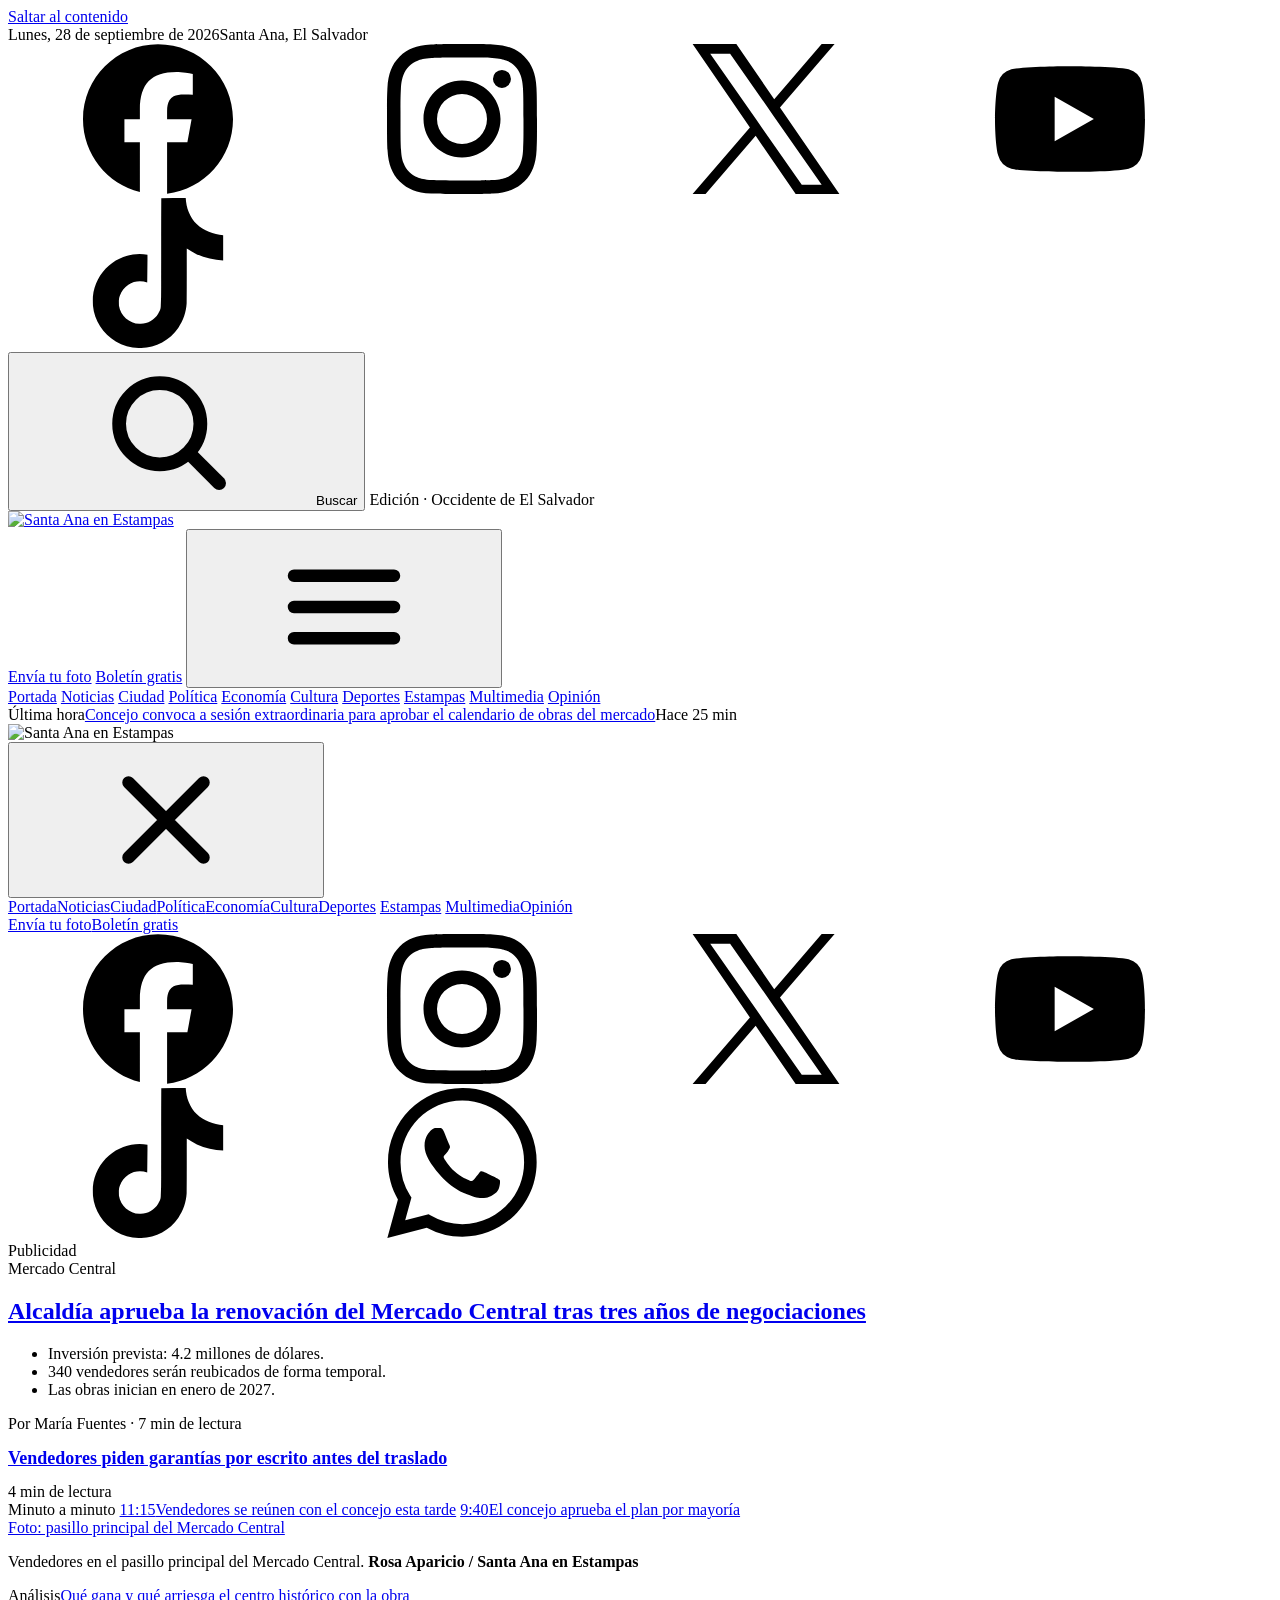
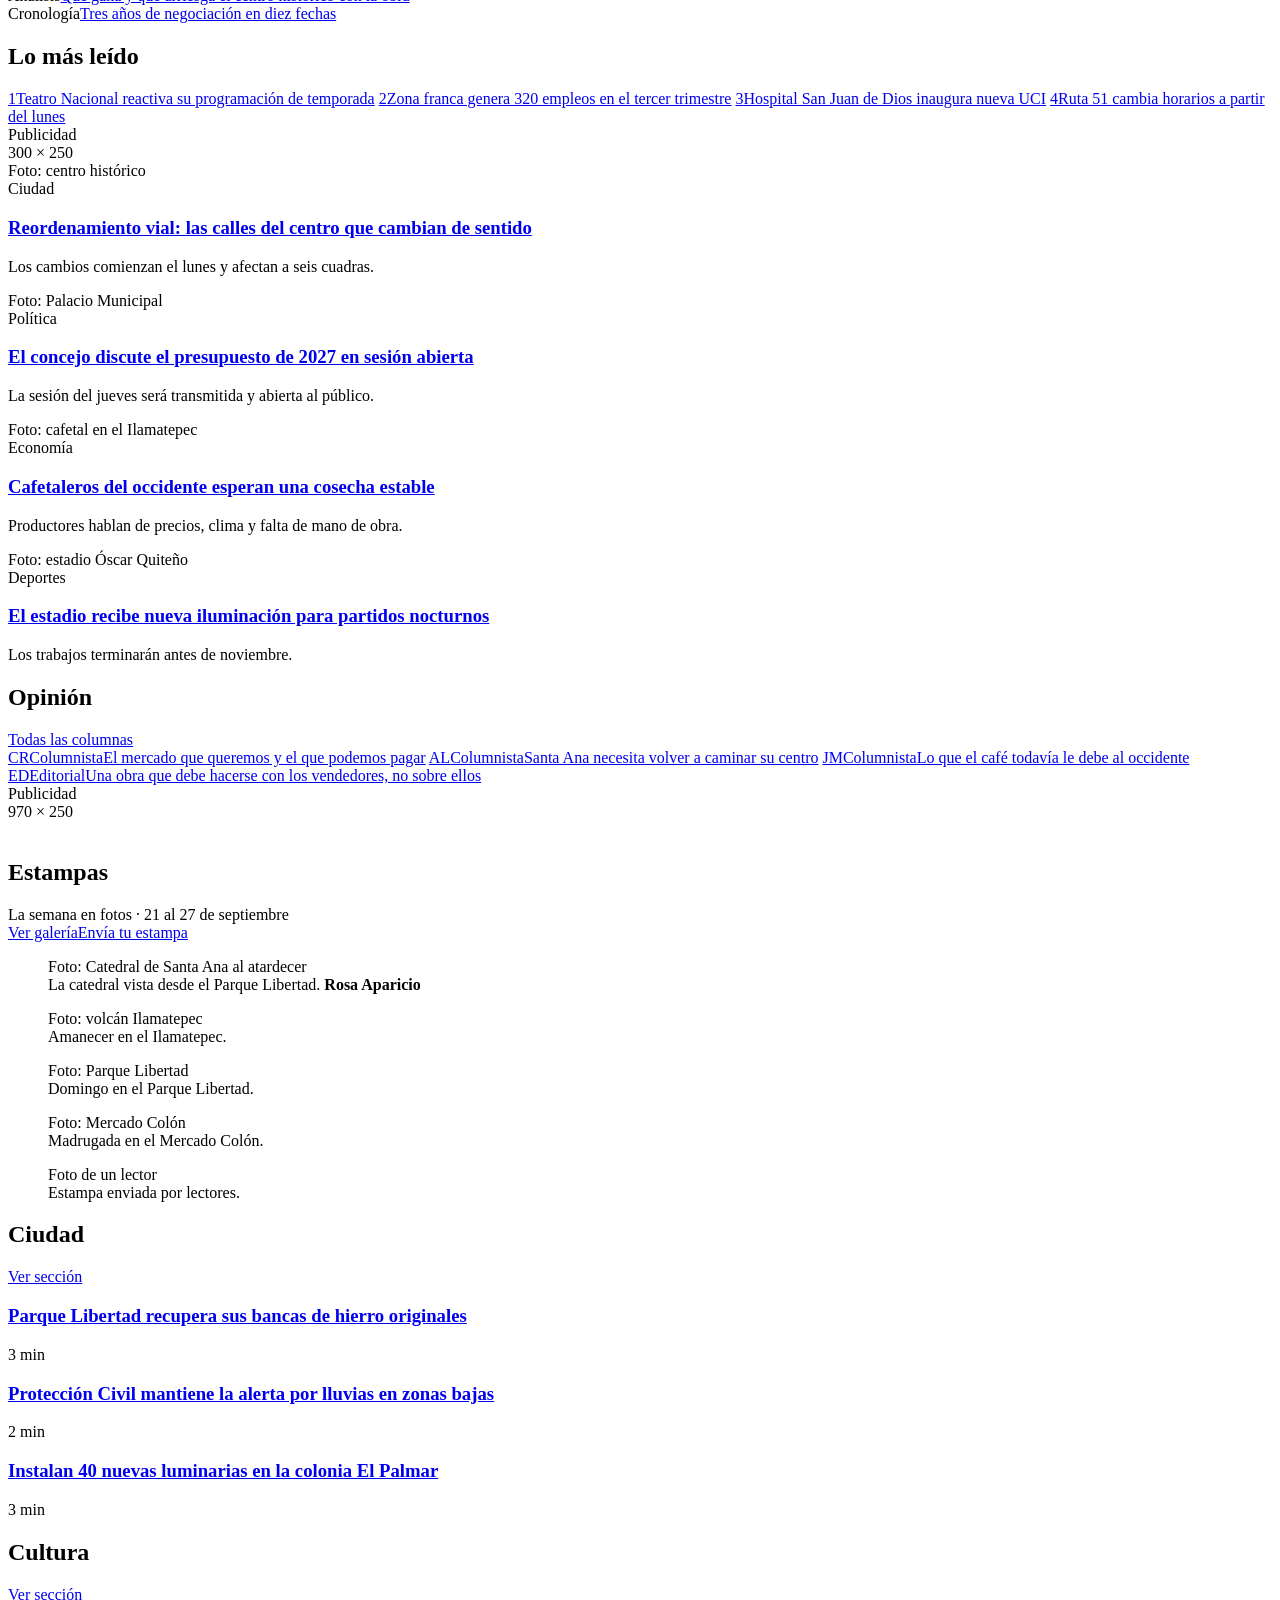
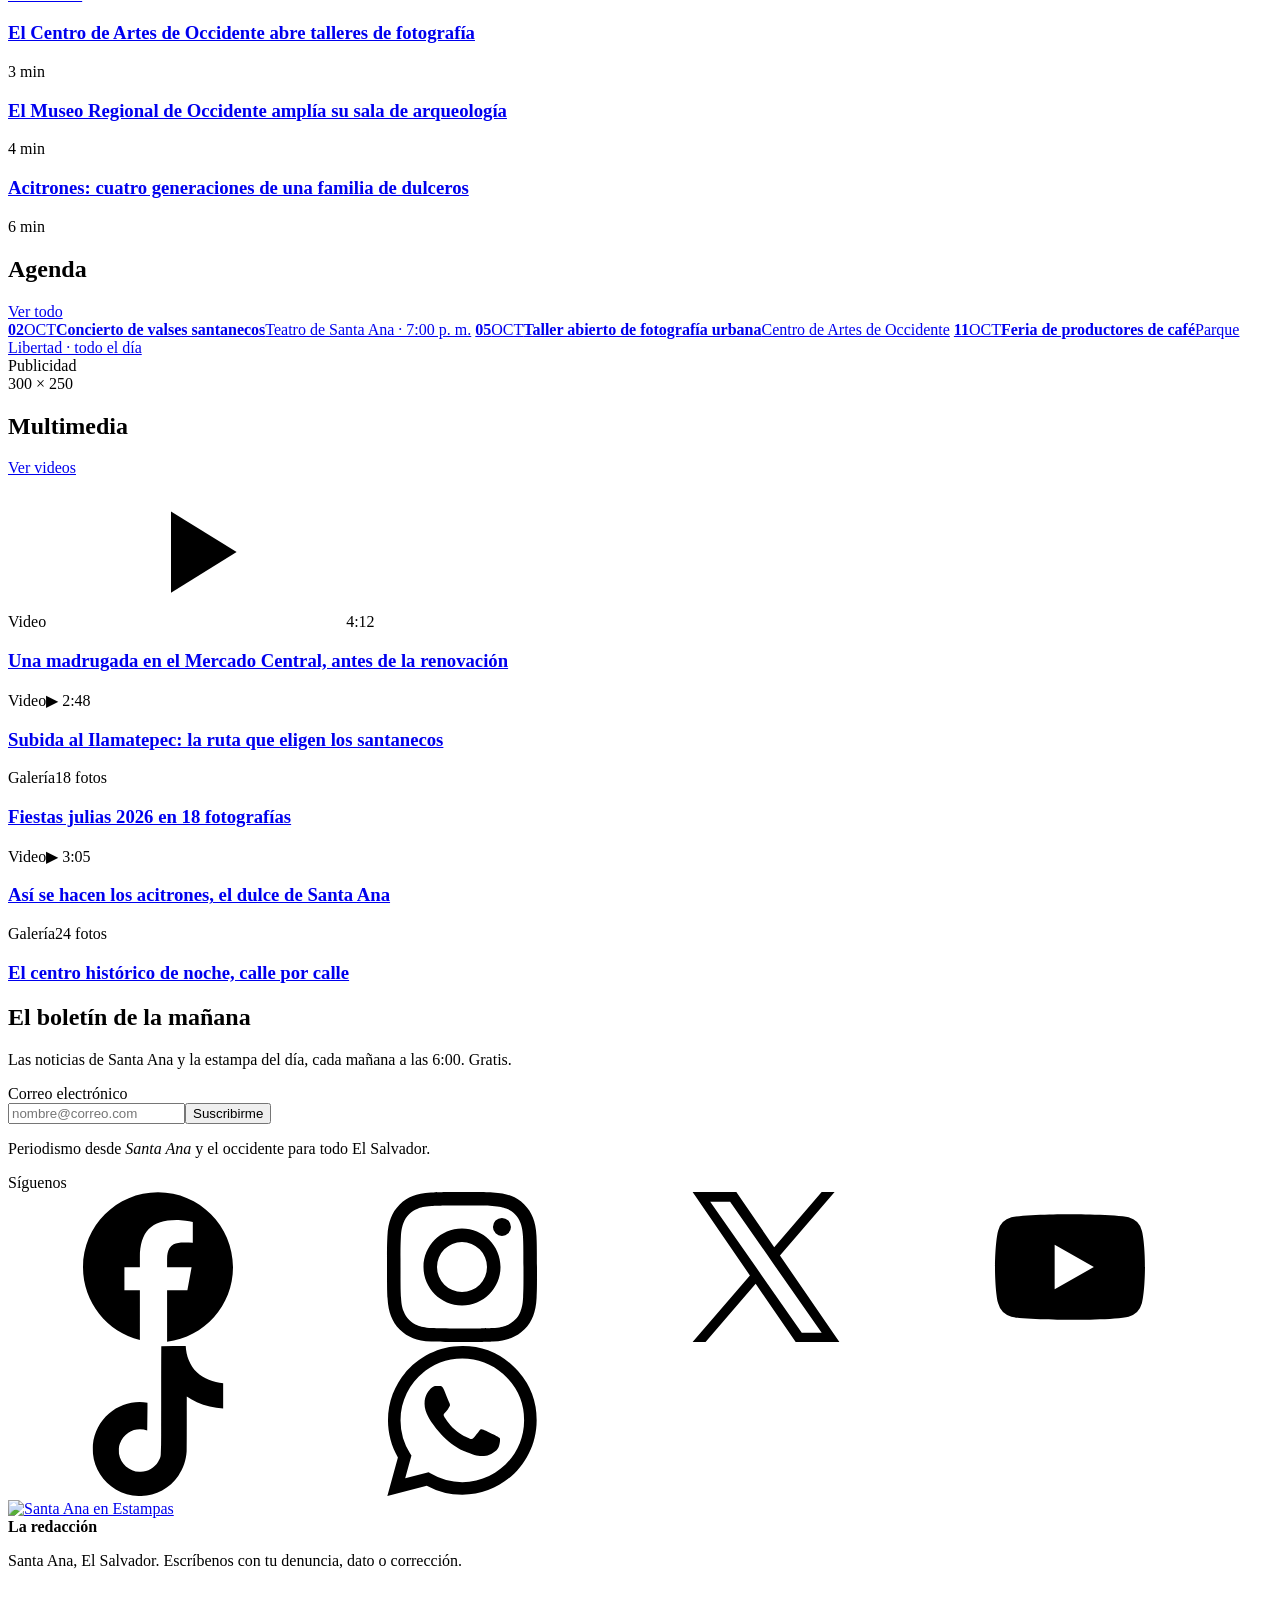
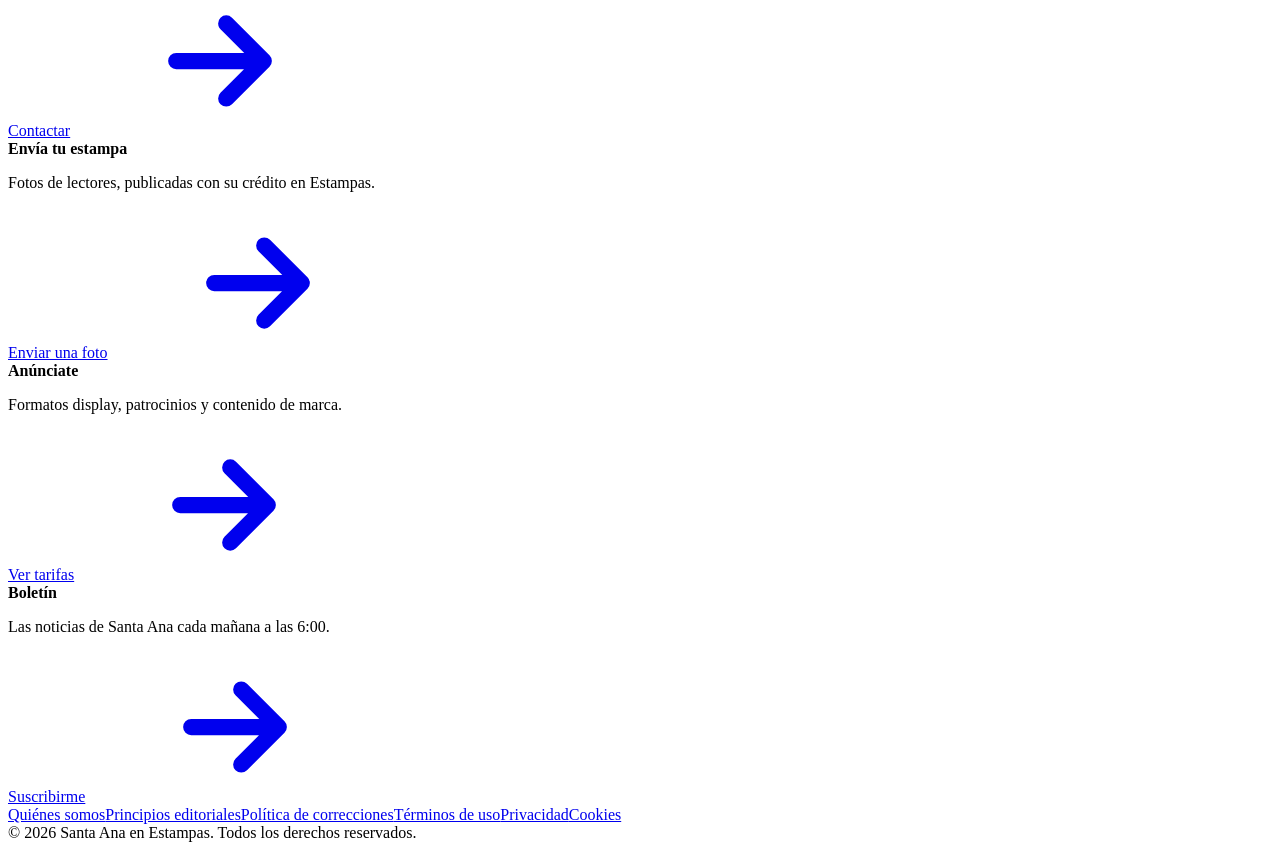
==== index.html @ af3a278a "Add files via upload" ====
<!doctype html>
<html lang="es">
<head>
<meta charset="utf-8">
<meta name="viewport" content="width=device-width, initial-scale=1">
<title>Santa Ana en Estampas — Noticias y fotografía de Santa Ana, El Salvador</title>
<meta name="description" content="Periodismo desde Santa Ana y el occidente para todo El Salvador. Noticias, crónicas y fotografía.">
<meta name="theme-color" content="#ffffff">
<meta property="og:type" content="website">
<meta property="og:title" content="Santa Ana en Estampas">
<meta property="og:description" content="Periodismo desde Santa Ana y el occidente para todo El Salvador.">
<meta property="og:image" content="/img/logo.png">
<link rel="icon" type="image/png" href="/img/favicon.png">
<link rel="apple-touch-icon" href="/img/apple-touch-icon.png">
<link rel="preconnect" href="https://fonts.googleapis.com">
<link rel="preconnect" href="https://fonts.gstatic.com" crossorigin>
<link rel="stylesheet" href="https://fonts.googleapis.com/css2?family=Newsreader:ital,opsz,wght@0,6..72,300..800;1,6..72,300..800&family=Libre+Franklin:wght@400..800&display=swap">
<link rel="stylesheet" href="/css/styles.css">
</head>
<body>
<svg xmlns="http://www.w3.org/2000/svg" style="display:none"><symbol id="i-facebook" viewBox="0 0 24 24"><path d="M9.101 23.691v-7.98H6.627v-3.667h2.474v-1.58c0-4.085 1.848-5.978 5.858-5.978.401 0 .955.042 1.468.103a8.68 8.68 0 0 1 1.141.195v3.325a8.623 8.623 0 0 0-.653-.036 26.805 26.805 0 0 0-.733-.009c-.707 0-1.259.096-1.675.309a1.686 1.686 0 0 0-.679.622c-.258.42-.374.995-.374 1.752v1.297h3.919l-.386 2.103-.287 1.564h-3.246v8.245C19.396 23.238 24 18.179 24 12.044c0-6.627-5.373-12-12-12s-12 5.373-12 12c0 5.628 3.874 10.35 9.101 11.647Z"/></symbol><symbol id="i-instagram" viewBox="0 0 24 24"><path d="M7.0301.084c-1.2768.0602-2.1487.264-2.911.5634-.7888.3075-1.4575.72-2.1228 1.3877-.6652.6677-1.075 1.3368-1.3802 2.127-.2954.7638-.4956 1.6365-.552 2.914-.0564 1.2775-.0689 1.6882-.0626 4.947.0062 3.2586.0206 3.6671.0825 4.9473.061 1.2765.264 2.1482.5635 2.9107.308.7889.72 1.4573 1.388 2.1228.6679.6655 1.3365 1.0743 2.1285 1.38.7632.295 1.6361.4961 2.9134.552 1.2773.056 1.6884.069 4.9462.0627 3.2578-.0062 3.668-.0207 4.9478-.0814 1.28-.0607 2.147-.2652 2.9098-.5633.7889-.3086 1.4578-.72 2.1228-1.3881.665-.6682 1.0745-1.3378 1.3795-2.1284.2957-.7632.4966-1.636.552-2.9124.056-1.2809.0692-1.6898.063-4.948-.0063-3.2583-.021-3.6668-.0817-4.9465-.0607-1.2797-.264-2.1487-.5633-2.9117-.3084-.7889-.72-1.4568-1.3876-2.1228C21.2982 1.33 20.628.9208 19.8378.6165 19.074.321 18.2017.1197 16.9244.0645 15.6471.0093 15.236-.005 11.977.0014 8.718.0076 8.31.0215 7.0301.0839m.1402 21.6932c-1.17-.0509-1.8053-.2453-2.2287-.408-.5606-.216-.96-.4771-1.3819-.895-.422-.4178-.6811-.8186-.9-1.378-.1644-.4234-.3624-1.058-.4171-2.228-.0595-1.2645-.072-1.6442-.079-4.848-.007-3.2037.0053-3.583.0607-4.848.05-1.169.2456-1.805.408-2.2282.216-.5613.4762-.96.895-1.3816.4188-.4217.8184-.6814 1.3783-.9003.423-.1651 1.0575-.3614 2.227-.4171 1.2655-.06 1.6447-.072 4.848-.079 3.2033-.007 3.5835.005 4.8495.0608 1.169.0508 1.8053.2445 2.228.408.5608.216.96.4754 1.3816.895.4217.4194.6816.8176.9005 1.3787.1653.4217.3617 1.056.4169 2.2263.0602 1.2655.0739 1.645.0796 4.848.0058 3.203-.0055 3.5834-.061 4.848-.051 1.17-.245 1.8055-.408 2.2294-.216.5604-.4763.96-.8954 1.3814-.419.4215-.8181.6811-1.3783.9-.4224.1649-1.0577.3617-2.2262.4174-1.2656.0595-1.6448.072-4.8493.079-3.2045.007-3.5825-.006-4.848-.0608M16.953 5.5864A1.44 1.44 0 1 0 18.39 4.144a1.44 1.44 0 0 0-1.437 1.4424M5.8385 12.012c.0067 3.4032 2.7706 6.1557 6.173 6.1493 3.4026-.0065 6.157-2.7701 6.1506-6.1733-.0065-3.4032-2.771-6.1565-6.174-6.1498-3.403.0067-6.156 2.771-6.1496 6.1738M8 12.0077a4 4 0 1 1 4.008 3.9921A3.9996 3.9996 0 0 1 8 12.0077"/></symbol><symbol id="i-x" viewBox="0 0 24 24"><path d="M14.234 10.162 22.977 0h-2.072l-7.591 8.824L7.251 0H.258l9.168 13.343L.258 24H2.33l8.016-9.318L16.749 24h6.993zm-2.837 3.299-.929-1.329L3.076 1.56h3.182l5.965 8.532.929 1.329 7.754 11.09h-3.182z"/></symbol><symbol id="i-youtube" viewBox="0 0 24 24"><path d="M23.498 6.186a3.016 3.016 0 0 0-2.122-2.136C19.505 3.545 12 3.545 12 3.545s-7.505 0-9.377.505A3.017 3.017 0 0 0 .502 6.186C0 8.07 0 12 0 12s0 3.93.502 5.814a3.016 3.016 0 0 0 2.122 2.136c1.871.505 9.376.505 9.376.505s7.505 0 9.377-.505a3.015 3.015 0 0 0 2.122-2.136C24 15.93 24 12 24 12s0-3.93-.502-5.814zM9.545 15.568V8.432L15.818 12l-6.273 3.568z"/></symbol><symbol id="i-tiktok" viewBox="0 0 24 24"><path d="M12.525.02c1.31-.02 2.61-.01 3.91-.02.08 1.53.63 3.09 1.75 4.17 1.12 1.11 2.7 1.62 4.24 1.79v4.03c-1.44-.05-2.89-.35-4.2-.97-.57-.26-1.1-.59-1.62-.93-.01 2.92.01 5.84-.02 8.75-.08 1.4-.54 2.79-1.35 3.94-1.31 1.92-3.58 3.17-5.91 3.21-1.43.08-2.86-.31-4.08-1.03-2.02-1.19-3.44-3.37-3.65-5.71-.02-.5-.03-1-.01-1.49.18-1.9 1.12-3.72 2.58-4.96 1.66-1.44 3.98-2.13 6.15-1.72.02 1.48-.04 2.96-.04 4.44-.99-.32-2.15-.23-3.02.37-.63.41-1.11 1.04-1.36 1.75-.21.51-.15 1.07-.14 1.61.24 1.64 1.82 3.02 3.5 2.87 1.12-.01 2.19-.66 2.77-1.61.19-.33.4-.67.41-1.06.1-1.79.06-3.57.07-5.36.01-4.03-.01-8.05.02-12.07z"/></symbol><symbol id="i-whatsapp" viewBox="0 0 24 24"><path d="M17.472 14.382c-.297-.149-1.758-.867-2.03-.967-.273-.099-.471-.148-.67.15-.197.297-.767.966-.94 1.164-.173.199-.347.223-.644.075-.297-.15-1.255-.463-2.39-1.475-.883-.788-1.48-1.761-1.653-2.059-.173-.297-.018-.458.13-.606.134-.133.298-.347.446-.52.149-.174.198-.298.298-.497.099-.198.05-.371-.025-.52-.075-.149-.669-1.612-.916-2.207-.242-.579-.487-.5-.669-.51-.173-.008-.371-.01-.57-.01-.198 0-.52.074-.792.372-.272.297-1.04 1.016-1.04 2.479 0 1.462 1.065 2.875 1.213 3.074.149.198 2.096 3.2 5.077 4.487.709.306 1.262.489 1.694.625.712.227 1.36.195 1.871.118.571-.085 1.758-.719 2.006-1.413.248-.694.248-1.289.173-1.413-.074-.124-.272-.198-.57-.347m-5.421 7.403h-.004a9.87 9.87 0 01-5.031-1.378l-.361-.214-3.741.982.998-3.648-.235-.374a9.86 9.86 0 01-1.51-5.26c.001-5.45 4.436-9.884 9.888-9.884 2.64 0 5.122 1.03 6.988 2.898a9.825 9.825 0 012.893 6.994c-.003 5.45-4.437 9.884-9.885 9.884m8.413-18.297A11.815 11.815 0 0012.05 0C5.495 0 .16 5.335.157 11.892c0 2.096.547 4.142 1.588 5.945L.057 24l6.305-1.654a11.882 11.882 0 005.683 1.448h.005c6.554 0 11.89-5.335 11.893-11.893a11.821 11.821 0 00-3.48-8.413Z"/></symbol><symbol id="i-search" viewBox="0 0 24 24"><circle cx="11" cy="11" r="6.5" fill="none" stroke="currentColor" stroke-width="2.2"/><path d="M16 16l4.5 4.5" stroke="currentColor" stroke-width="2.2" stroke-linecap="round"/></symbol><symbol id="i-arrow" viewBox="0 0 24 24"><path d="M5 12h14M13 6l6 6-6 6" fill="none" stroke="currentColor" stroke-width="2.6" stroke-linecap="round" stroke-linejoin="round"/></symbol><symbol id="i-menu" viewBox="0 0 24 24"><path d="M4 7h16M4 12h16M4 17h16" stroke="currentColor" stroke-width="2" stroke-linecap="round"/></symbol><symbol id="i-close" viewBox="0 0 24 24"><path d="M6 6l12 12M18 6L6 18" stroke="currentColor" stroke-width="2" stroke-linecap="round"/></symbol><symbol id="i-play" viewBox="0 0 24 24"><path d="M8 5.5v13l10.5-6.5z"/></symbol></svg>
<a class="sr-only" href="#contenido">Saltar al contenido</a>

<div class="topbar">
  <div class="wrap">
    <div><span class="fecha" data-fecha>Lunes, 28 de septiembre de 2026</span><span class="lugar">Santa Ana, El Salvador</span></div>
    <nav class="social" aria-label="Redes sociales">
      <a href="#" aria-label="Facebook"><svg class="icon"><use href="#i-facebook"/></svg></a>
      <a href="#" aria-label="Instagram"><svg class="icon"><use href="#i-instagram"/></svg></a>
      <a href="#" aria-label="X"><svg class="icon"><use href="#i-x"/></svg></a>
      <a href="#" aria-label="YouTube"><svg class="icon"><use href="#i-youtube"/></svg></a>
      <a href="#" aria-label="TikTok"><svg class="icon"><use href="#i-tiktok"/></svg></a>
    </nav>
  </div>
</div>

<header class="wrap">
  <div class="masthead">
    <div class="izq">
      <button type="button" class="btn-buscar" aria-label="Buscar"><svg class="icon"><use href="#i-search"/></svg><span class="txt">Buscar</span></button>
      <span class="edicion">Edición · Occidente de El Salvador</span>
    </div>
    <a class="logo" href="/" aria-label="Santa Ana en Estampas, portada"><img src="/img/logo.png" alt="Santa Ana en Estampas" width="1400" height="354"></a>
    <div class="der">
      <a class="btn" href="#">Envía tu foto</a>
      <a class="btn btn-rojo" href="#boletin">Boletín gratis</a>
      <button type="button" class="btn-menu" aria-label="Abrir menú" aria-expanded="false" aria-controls="menu-movil" data-menu-abrir><svg class="icon"><use href="#i-menu"/></svg></button>
    </div>
  </div>
  <nav class="nav" aria-label="Secciones">
    <a href="/" class="activo" aria-current="page">Portada</a>
    <a href="#" >Noticias</a>
    <a href="#">Ciudad</a>
    <a href="#">Política</a>
    <a href="#">Economía</a>
    <a href="#">Cultura</a>
    <a href="#">Deportes</a>
    <a href="#"><span class="dot"></span>Estampas</a>
    <a href="#">Multimedia</a>
    <a href="#">Opinión</a>
  </nav>
  <div class="nav-doble"></div>
  <div class="ultima"><span class="tag">Última hora</span><a class="h" href="#">Concejo convoca a sesión extraordinaria para aprobar el calendario de obras del mercado</a><time>Hace 25 min</time></div>
</header>

<div class="drawer" id="menu-movil" role="dialog" aria-modal="true" aria-label="Menú">
  <div class="top">
    <img src="/img/logo.png" alt="Santa Ana en Estampas">
    <button type="button" class="btn-menu" style="display:flex" aria-label="Cerrar menú" data-menu-cerrar><svg class="icon"><use href="#i-close"/></svg></button>
  </div>
  <nav aria-label="Secciones">
    <a href="/">Portada</a><a href="#">Noticias</a><a href="#">Ciudad</a><a href="#">Política</a><a href="#">Economía</a><a href="#">Cultura</a><a href="#">Deportes</a>
    <a href="#"><span class="dot" style="width:9px;height:9px;border-radius:50%;background:var(--oliva)"></span>Estampas</a>
    <a href="#">Multimedia</a><a href="#">Opinión</a>
  </nav>
  <div class="acciones"><a class="btn" href="#">Envía tu foto</a><a class="btn btn-rojo" href="#boletin">Boletín gratis</a></div>
  <nav class="social lg" aria-label="Redes sociales">
    <a href="#" aria-label="Facebook"><svg class="icon"><use href="#i-facebook"/></svg></a>
    <a href="#" aria-label="Instagram"><svg class="icon"><use href="#i-instagram"/></svg></a>
    <a href="#" aria-label="X"><svg class="icon"><use href="#i-x"/></svg></a>
    <a href="#" aria-label="YouTube"><svg class="icon"><use href="#i-youtube"/></svg></a>
    <a href="#" aria-label="TikTok"><svg class="icon"><use href="#i-tiktok"/></svg></a>
    <a href="#" aria-label="WhatsApp"><svg class="icon"><use href="#i-whatsapp"/></svg></a>
  </nav>
</div>


<div class="ad-top-band">
  <div class="wrap ad-slot"><div class="ad ad-top">Publicidad</div></div>
</div>

<main id="contenido">
<div class="wrap">

  <section class="lead" aria-label="Portada">
    <div class="col">
      <span class="kicker">Mercado Central</span>
      <h1 class="t-lead"><a class="h" href="/nota">Alcaldía aprueba la renovación del Mercado Central tras tres años de negociaciones</a></h1>
      <ul>
        <li>Inversión prevista: 4.2 millones de dólares.</li>
        <li>340 vendedores serán reubicados de forma temporal.</li>
        <li>Las obras inician en enero de 2027.</li>
      </ul>
      <span class="meta">Por María Fuentes · 7 min de lectura</span>
      <div class="secundaria">
        <div class="col" style="gap:6px">
          <h2 class="serif" style="font-size:18px;line-height:1.15;font-weight:700"><a class="h" href="#">Vendedores piden garantías por escrito antes del traslado</a></h2>
          <span class="meta">4 min de lectura</span>
        </div>
        <div class="media"></div>
      </div>
      <div class="minuto">
        <span class="titulo">Minuto a minuto</span>
        <a class="h" href="#"><time>11:15</time><span>Vendedores se reúnen con el concejo esta tarde</span></a>
        <a class="h" href="#"><time>9:40</time><span>El concejo aprueba el plan por mayoría</span></a>
      </div>
    </div>

    <div>
      <a href="/nota" class="media" style="--r:14/13">Foto: pasillo principal del Mercado Central</a>
      <p class="caption">Vendedores en el pasillo principal del Mercado Central. <b>Rosa Aparicio / Santa Ana en Estampas</b></p>
      <div class="relacionadas">
        <div><span class="kicker">Análisis</span><a class="h t-link" href="#">Qué gana y qué arriesga el centro histórico con la obra</a></div>
        <div><span class="kicker">Cronología</span><a class="h t-link" href="#">Tres años de negociación en diez fechas</a></div>
      </div>
    </div>

    <aside class="col" aria-label="Lo más leído">
      <div>
        <div class="sh" style="margin-bottom:4px"><h2>Lo más leído</h2></div>
        <a class="rank h" href="#"><span class="n">1</span><span class="t">Teatro Nacional reactiva su programación de temporada</span></a>
        <a class="rank h" href="#"><span class="n">2</span><span class="t">Zona franca genera 320 empleos en el tercer trimestre</span></a>
        <a class="rank h" href="#"><span class="n">3</span><span class="t">Hospital San Juan de Dios inaugura nueva UCI</span></a>
        <a class="rank h" href="#"><span class="n">4</span><span class="t">Ruta 51 cambia horarios a partir del lunes</span></a>
      </div>
      <div class="ad-slot"><span class="ad-label">Publicidad</span><div class="ad ad-rect">300 × 250</div></div>
    </aside>
  </section>

  <section class="fila4" aria-label="Más noticias">
    <article><div class="media">Foto: centro histórico</div><span class="kicker">Ciudad</span><h3 class="t-md"><a class="h" href="#">Reordenamiento vial: las calles del centro que cambian de sentido</a></h3><p class="sum">Los cambios comienzan el lunes y afectan a seis cuadras.</p></article>
    <article><div class="media">Foto: Palacio Municipal</div><span class="kicker">Política</span><h3 class="t-md"><a class="h" href="#">El concejo discute el presupuesto de 2027 en sesión abierta</a></h3><p class="sum">La sesión del jueves será transmitida y abierta al público.</p></article>
    <article><div class="media">Foto: cafetal en el Ilamatepec</div><span class="kicker">Economía</span><h3 class="t-md"><a class="h" href="#">Cafetaleros del occidente esperan una cosecha estable</a></h3><p class="sum">Productores hablan de precios, clima y falta de mano de obra.</p></article>
    <article><div class="media">Foto: estadio Óscar Quiteño</div><span class="kicker">Deportes</span><h3 class="t-md"><a class="h" href="#">El estadio recibe nueva iluminación para partidos nocturnos</a></h3><p class="sum">Los trabajos terminarán antes de noviembre.</p></article>
  </section>

  <section class="opinion" aria-label="Opinión">
    <div class="sh"><h2>Opinión</h2><a href="#">Todas las columnas</a></div>
    <div class="grid">
      <a class="h" href="#"><span class="avatar">CR</span><span><span class="autor">Columnista</span><span class="col-t">El mercado que queremos y el que podemos pagar</span></span></a>
      <a class="h" href="#"><span class="avatar">AL</span><span><span class="autor">Columnista</span><span class="col-t">Santa Ana necesita volver a caminar su centro</span></span></a>
      <a class="h" href="#"><span class="avatar">JM</span><span><span class="autor">Columnista</span><span class="col-t">Lo que el café todavía le debe al occidente</span></span></a>
      <a class="h" href="#"><span class="avatar ed">ED</span><span><span class="autor">Editorial</span><span class="col-t">Una obra que debe hacerse con los vendedores, no sobre ellos</span></span></a>
    </div>
  </section>

  <div class="billboard ad-slot"><span class="ad-label">Publicidad</span><div class="ad ad-billboard">970 × 250</div></div>

</div>

<section class="estampas" aria-label="Estampas">
  <div class="wrap">
    <div class="cab">
      <div class="marca">
        <img src="/img/camara.png" alt="">
        <div><h2>Estampas</h2><span class="sub">La semana en fotos · 21 al 27 de septiembre</span></div>
      </div>
      <div class="acciones"><a class="btn btn-claro" href="#">Ver galería</a><a class="btn btn-oliva" href="#">Envía tu estampa</a></div>
    </div>
    <div class="galeria">
      <figure><div class="media dark visor">Foto: Catedral de Santa Ana al atardecer<span class="v1"></span><span class="v2"></span></div><figcaption class="caption">La catedral vista desde el Parque Libertad. <b>Rosa Aparicio</b></figcaption></figure>
      <figure><div class="media dark">Foto: volcán Ilamatepec</div><figcaption class="caption">Amanecer en el Ilamatepec.</figcaption></figure>
      <figure><div class="media dark">Foto: Parque Libertad</div><figcaption class="caption">Domingo en el Parque Libertad.</figcaption></figure>
      <figure><div class="media dark">Foto: Mercado Colón</div><figcaption class="caption">Madrugada en el Mercado Colón.</figcaption></figure>
      <figure><div class="media dark">Foto de un lector</div><figcaption class="caption">Estampa enviada por lectores.</figcaption></figure>
    </div>
  </div>
</section>

<div class="wrap">
  <section class="bloques">
    <div>
      <div>
        <div class="sh"><h2>Ciudad</h2><a href="#">Ver sección</a></div>
        <div class="fila3">
          <article><div class="media" style="--r:17/10"></div><h3 class="t-sm"><a class="h" href="#">Parque Libertad recupera sus bancas de hierro originales</a></h3><span class="meta">3 min</span></article>
          <article><div class="media" style="--r:17/10"></div><h3 class="t-sm"><a class="h" href="#">Protección Civil mantiene la alerta por lluvias en zonas bajas</a></h3><span class="meta">2 min</span></article>
          <article><div class="media" style="--r:17/10"></div><h3 class="t-sm"><a class="h" href="#">Instalan 40 nuevas luminarias en la colonia El Palmar</a></h3><span class="meta">3 min</span></article>
        </div>
      </div>
      <div>
        <div class="sh"><h2>Cultura</h2><a href="#">Ver sección</a></div>
        <div class="fila3">
          <article><div class="media" style="--r:17/10"></div><h3 class="t-sm"><a class="h" href="#">El Centro de Artes de Occidente abre talleres de fotografía</a></h3><span class="meta">3 min</span></article>
          <article><div class="media" style="--r:17/10"></div><h3 class="t-sm"><a class="h" href="#">El Museo Regional de Occidente amplía su sala de arqueología</a></h3><span class="meta">4 min</span></article>
          <article><div class="media" style="--r:17/10"></div><h3 class="t-sm"><a class="h" href="#">Acitrones: cuatro generaciones de una familia de dulceros</a></h3><span class="meta">6 min</span></article>
        </div>
      </div>
    </div>
    <aside aria-label="Agenda">
      <div class="agenda">
        <div class="sh"><h2>Agenda</h2><a href="#">Ver todo</a></div>
        <a class="h" href="#"><span class="fecha-cal"><b>02</b><span>OCT</span></span><span class="ev"><b>Concierto de valses santanecos</b><span>Teatro de Santa Ana · 7:00 p. m.</span></span></a>
        <a class="h" href="#"><span class="fecha-cal"><b>05</b><span>OCT</span></span><span class="ev"><b>Taller abierto de fotografía urbana</b><span>Centro de Artes de Occidente</span></span></a>
        <a class="h" href="#"><span class="fecha-cal"><b>11</b><span>OCT</span></span><span class="ev"><b>Feria de productores de café</b><span>Parque Libertad · todo el día</span></span></a>
      </div>
      <div class="ad-slot"><span class="ad-label">Publicidad</span><div class="ad ad-rect">300 × 250</div></div>
    </aside>
  </section>

  <section class="multimedia" aria-label="Multimedia">
    <div class="sh"><h2>Multimedia</h2><a href="#">Ver videos</a></div>
    <div class="grid">
      <article class="grande"><div class="media dark">Video<span class="play"><svg class="icon"><use href="#i-play"/></svg></span><span class="badge">4:12</span></div><h3 class="t-sm"><a class="h" href="#">Una madrugada en el Mercado Central, antes de la renovación</a></h3></article>
      <article><div class="media dark" style="--r:9/5">Video<span class="badge">▶ 2:48</span></div><h3 class="t-sm"><a class="h" href="#">Subida al Ilamatepec: la ruta que eligen los santanecos</a></h3></article>
      <article><div class="media dark" style="--r:9/5">Galería<span class="badge">18 fotos</span></div><h3 class="t-sm"><a class="h" href="#">Fiestas julias 2026 en 18 fotografías</a></h3></article>
      <article><div class="media dark" style="--r:9/5">Video<span class="badge">▶ 3:05</span></div><h3 class="t-sm"><a class="h" href="#">Así se hacen los acitrones, el dulce de Santa Ana</a></h3></article>
      <article><div class="media dark" style="--r:9/5">Galería<span class="badge">24 fotos</span></div><h3 class="t-sm"><a class="h" href="#">El centro histórico de noche, calle por calle</a></h3></article>
    </div>
  </section>

  <section class="boletin" id="boletin" aria-label="Boletín">
    <div><h2>El boletín de la mañana</h2><p>Las noticias de Santa Ana y la estampa del día, cada mañana a las 6:00. Gratis.</p></div>
    <form class="form-boletin" onsubmit="return false">
      <label for="correo">Correo electrónico</label>
      <div class="campo"><input id="correo" type="email" placeholder="nombre@correo.com" autocomplete="email" required><button type="submit">Suscribirme</button></div>
    </form>
  </section>
</div>
</main>

<footer class="pie">
  <div class="wrap">
    <div class="pie-marca">
      <div class="lema-bloque">
        <span class="filete"></span>
        <p class="lema">Periodismo desde <em>Santa Ana</em> y el occidente para todo&nbsp;El&nbsp;Salvador.</p>
        <div class="siguenos">
          <span>Síguenos</span>
          <nav class="social lg" aria-label="Redes sociales">
            <a href="#" aria-label="Facebook"><svg class="icon"><use href="#i-facebook"/></svg></a>
            <a href="#" aria-label="Instagram"><svg class="icon"><use href="#i-instagram"/></svg></a>
            <a href="#" aria-label="X"><svg class="icon"><use href="#i-x"/></svg></a>
            <a href="#" aria-label="YouTube"><svg class="icon"><use href="#i-youtube"/></svg></a>
            <a href="#" aria-label="TikTok"><svg class="icon"><use href="#i-tiktok"/></svg></a>
            <a href="#" aria-label="WhatsApp"><svg class="icon"><use href="#i-whatsapp"/></svg></a>
          </nav>
        </div>
      </div>
      <a class="pie-logo" href="/" aria-label="Santa Ana en Estampas, portada"><img src="/img/logo.png" alt="Santa Ana en Estampas" width="1400" height="354" loading="lazy"></a>
    </div>
    <div class="pie-info">
      <div><b>La redacción</b><p>Santa Ana, El Salvador. Escríbenos con tu denuncia, dato o corrección.</p><a class="flecha" href="#">Contactar<svg class="icon"><use href="#i-arrow"/></svg></a></div>
      <div><b>Envía tu estampa</b><p>Fotos de lectores, publicadas con su crédito en Estampas.</p><a class="flecha" href="#">Enviar una foto<svg class="icon"><use href="#i-arrow"/></svg></a></div>
      <div><b>Anúnciate</b><p>Formatos display, patrocinios y contenido de marca.</p><a class="flecha" href="#">Ver tarifas<svg class="icon"><use href="#i-arrow"/></svg></a></div>
      <div><b>Boletín</b><p>Las noticias de Santa Ana cada mañana a las 6:00.</p><a class="flecha" href="#boletin">Suscribirme<svg class="icon"><use href="#i-arrow"/></svg></a></div>
    </div>
    <nav class="pie-legal" aria-label="Información legal">
      <a href="#">Quiénes somos</a><a href="#">Principios editoriales</a><a href="#">Política de correcciones</a><a href="#">Términos de uso</a><a href="#">Privacidad</a><a href="#">Cookies</a>
    </nav>
  </div>
  <div class="pie-final"><img src="/img/camara.png" alt=""><span>© 2026 Santa Ana en Estampas. Todos los derechos reservados.</span></div>
</footer>

<script src="/js/main.js" defer></script>
</body>
</html>
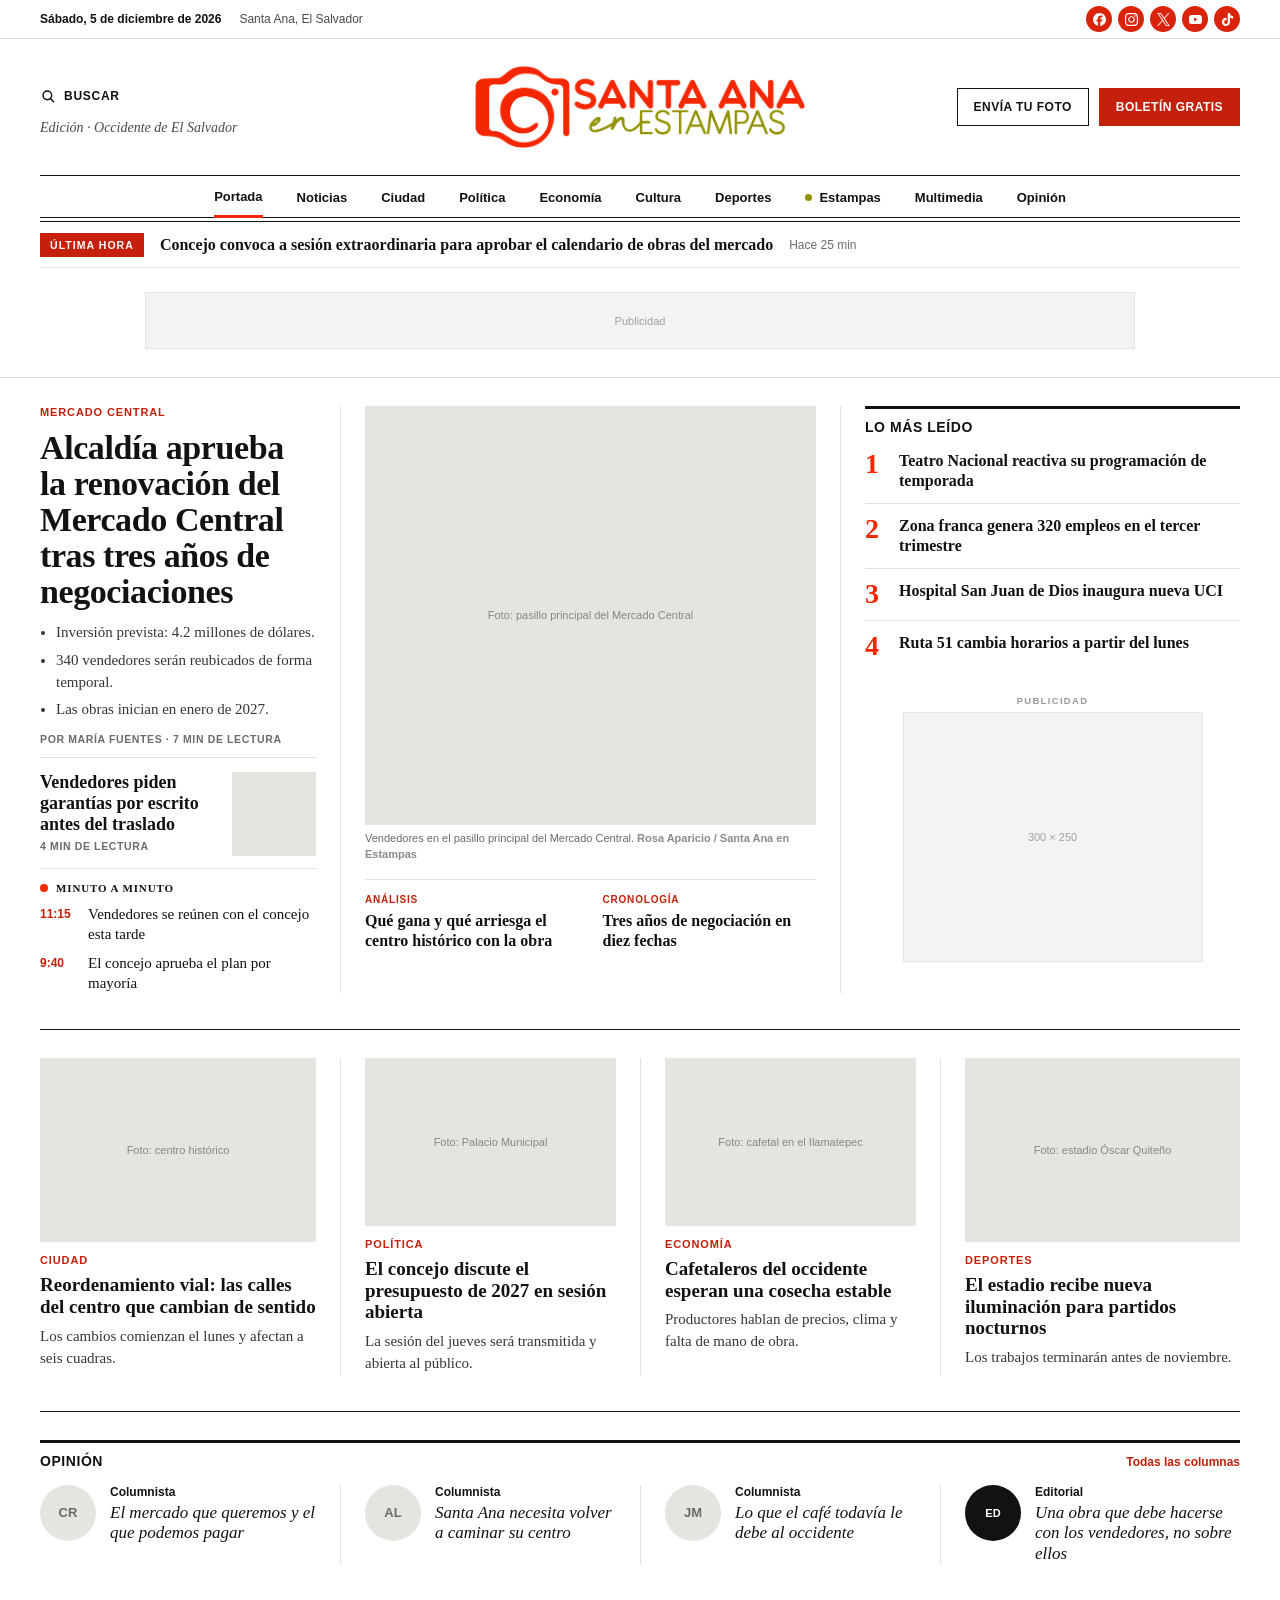
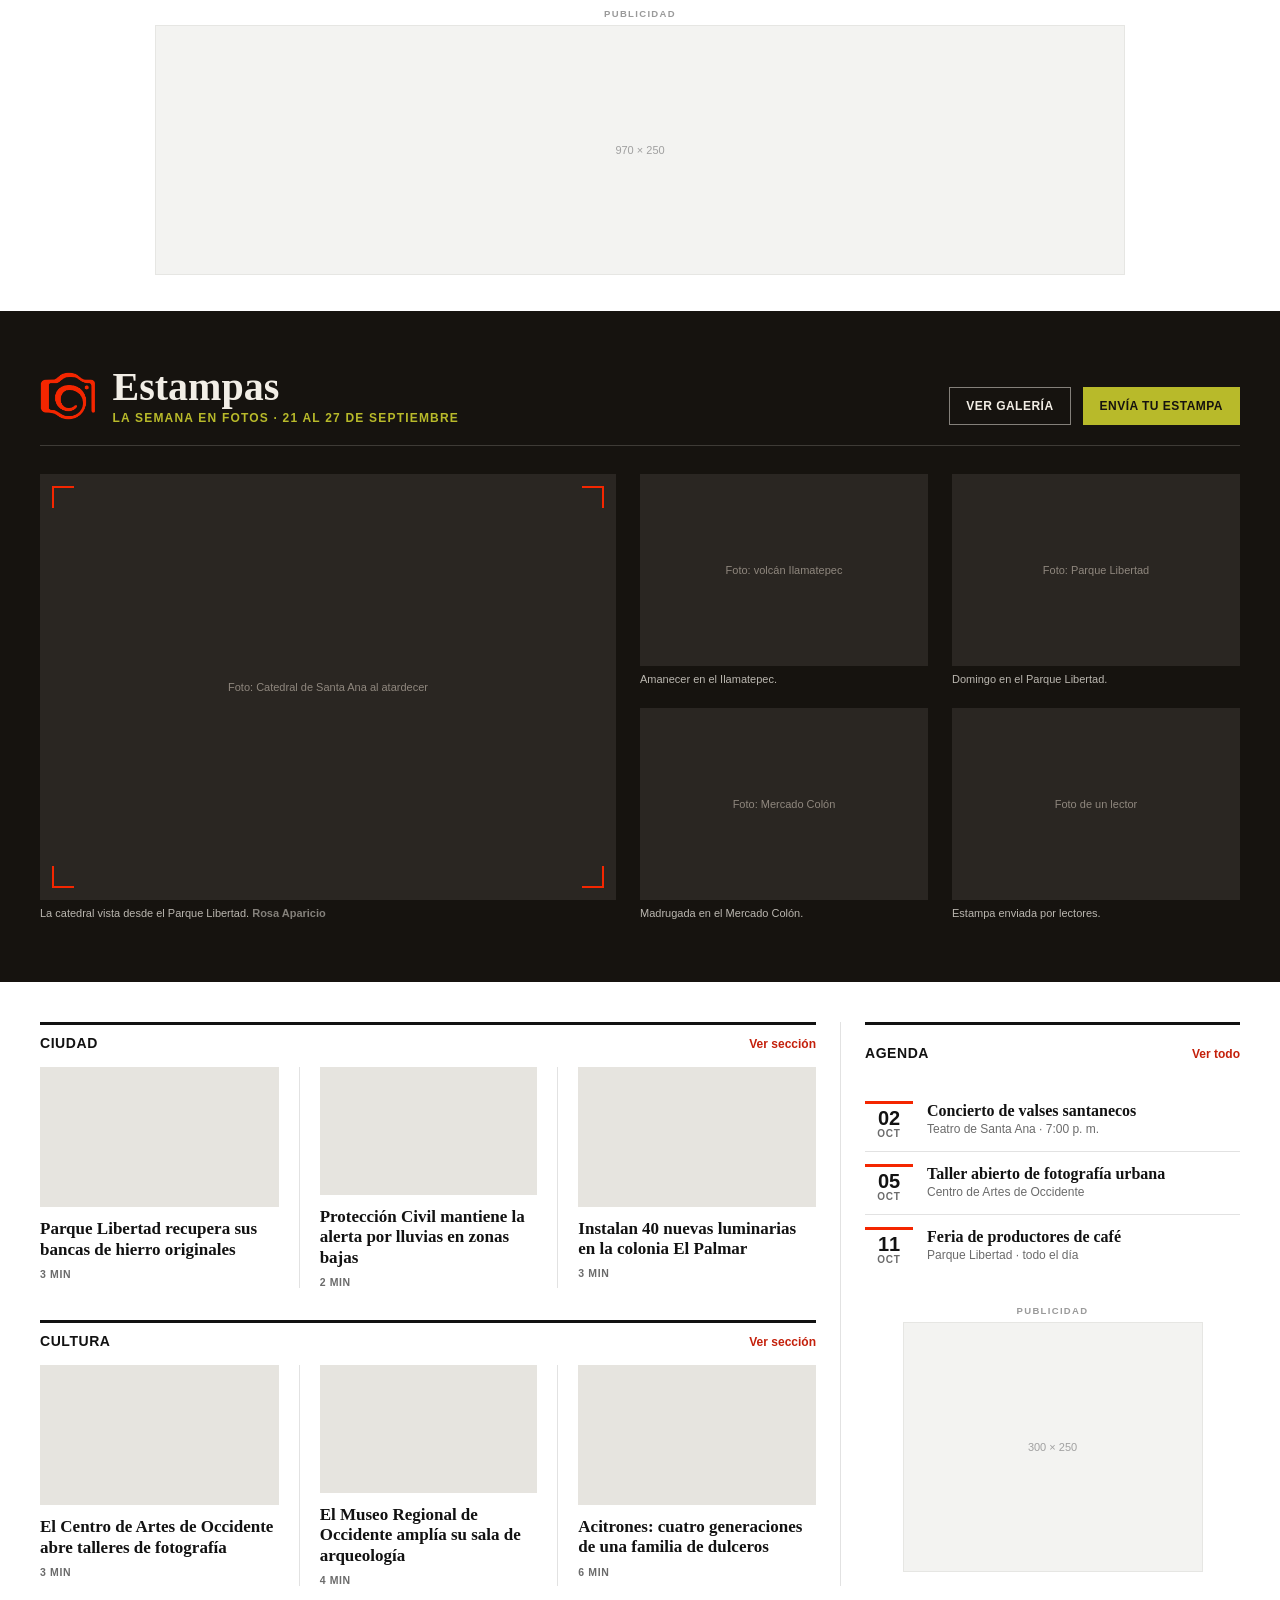
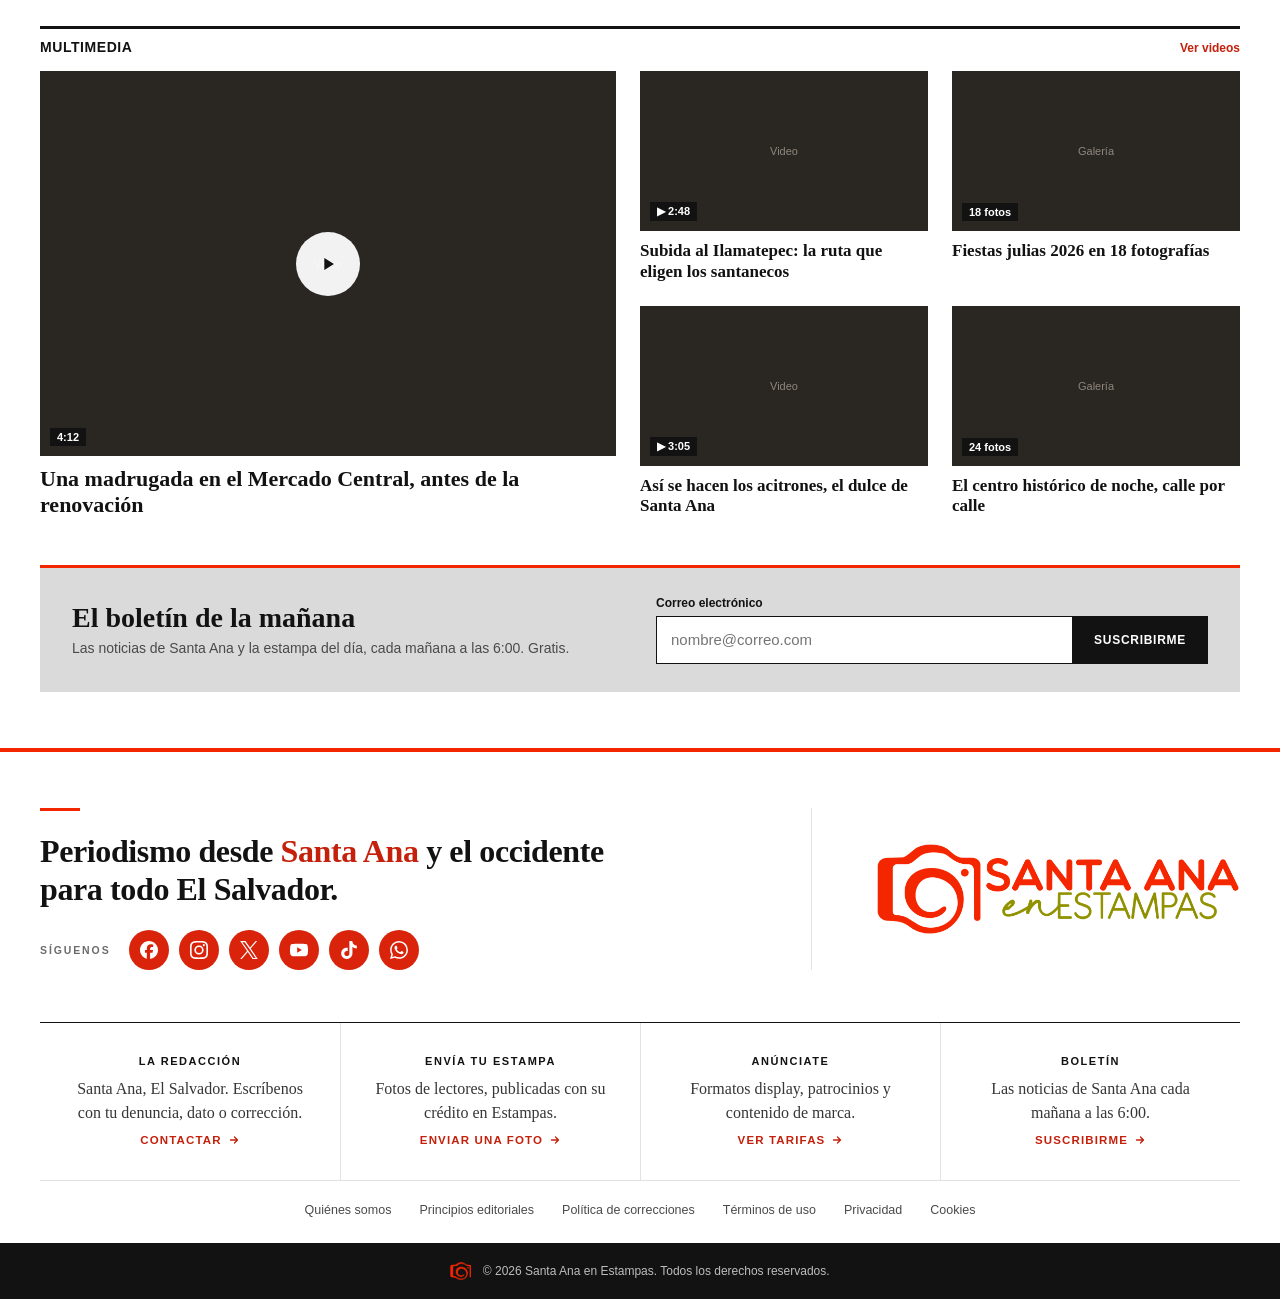
==== commit bbec1317: "Add files via upload" ====
--- a/index.html
+++ b/index.html
@@ -9,13 +9,13 @@
 <meta property="og:type" content="website">
 <meta property="og:title" content="Santa Ana en Estampas">
 <meta property="og:description" content="Periodismo desde Santa Ana y el occidente para todo El Salvador.">
-<meta property="og:image" content="/img/logo.png">
-<link rel="icon" type="image/png" href="/img/favicon.png">
-<link rel="apple-touch-icon" href="/img/apple-touch-icon.png">
+<meta property="og:image" content="logo.png">
+<link rel="icon" type="image/png" href="favicon.png">
+<link rel="apple-touch-icon" href="apple-touch-icon.png">
 <link rel="preconnect" href="https://fonts.googleapis.com">
 <link rel="preconnect" href="https://fonts.gstatic.com" crossorigin>
 <link rel="stylesheet" href="https://fonts.googleapis.com/css2?family=Newsreader:ital,opsz,wght@0,6..72,300..800;1,6..72,300..800&family=Libre+Franklin:wght@400..800&display=swap">
-<link rel="stylesheet" href="/css/styles.css">
+<link rel="stylesheet" href="styles.css">
 </head>
 <body>
 <svg xmlns="http://www.w3.org/2000/svg" style="display:none"><symbol id="i-facebook" viewBox="0 0 24 24"><path d="M9.101 23.691v-7.98H6.627v-3.667h2.474v-1.58c0-4.085 1.848-5.978 5.858-5.978.401 0 .955.042 1.468.103a8.68 8.68 0 0 1 1.141.195v3.325a8.623 8.623 0 0 0-.653-.036 26.805 26.805 0 0 0-.733-.009c-.707 0-1.259.096-1.675.309a1.686 1.686 0 0 0-.679.622c-.258.42-.374.995-.374 1.752v1.297h3.919l-.386 2.103-.287 1.564h-3.246v8.245C19.396 23.238 24 18.179 24 12.044c0-6.627-5.373-12-12-12s-12 5.373-12 12c0 5.628 3.874 10.35 9.101 11.647Z"/></symbol><symbol id="i-instagram" viewBox="0 0 24 24"><path d="M7.0301.084c-1.2768.0602-2.1487.264-2.911.5634-.7888.3075-1.4575.72-2.1228 1.3877-.6652.6677-1.075 1.3368-1.3802 2.127-.2954.7638-.4956 1.6365-.552 2.914-.0564 1.2775-.0689 1.6882-.0626 4.947.0062 3.2586.0206 3.6671.0825 4.9473.061 1.2765.264 2.1482.5635 2.9107.308.7889.72 1.4573 1.388 2.1228.6679.6655 1.3365 1.0743 2.1285 1.38.7632.295 1.6361.4961 2.9134.552 1.2773.056 1.6884.069 4.9462.0627 3.2578-.0062 3.668-.0207 4.9478-.0814 1.28-.0607 2.147-.2652 2.9098-.5633.7889-.3086 1.4578-.72 2.1228-1.3881.665-.6682 1.0745-1.3378 1.3795-2.1284.2957-.7632.4966-1.636.552-2.9124.056-1.2809.0692-1.6898.063-4.948-.0063-3.2583-.021-3.6668-.0817-4.9465-.0607-1.2797-.264-2.1487-.5633-2.9117-.3084-.7889-.72-1.4568-1.3876-2.1228C21.2982 1.33 20.628.9208 19.8378.6165 19.074.321 18.2017.1197 16.9244.0645 15.6471.0093 15.236-.005 11.977.0014 8.718.0076 8.31.0215 7.0301.0839m.1402 21.6932c-1.17-.0509-1.8053-.2453-2.2287-.408-.5606-.216-.96-.4771-1.3819-.895-.422-.4178-.6811-.8186-.9-1.378-.1644-.4234-.3624-1.058-.4171-2.228-.0595-1.2645-.072-1.6442-.079-4.848-.007-3.2037.0053-3.583.0607-4.848.05-1.169.2456-1.805.408-2.2282.216-.5613.4762-.96.895-1.3816.4188-.4217.8184-.6814 1.3783-.9003.423-.1651 1.0575-.3614 2.227-.4171 1.2655-.06 1.6447-.072 4.848-.079 3.2033-.007 3.5835.005 4.8495.0608 1.169.0508 1.8053.2445 2.228.408.5608.216.96.4754 1.3816.895.4217.4194.6816.8176.9005 1.3787.1653.4217.3617 1.056.4169 2.2263.0602 1.2655.0739 1.645.0796 4.848.0058 3.203-.0055 3.5834-.061 4.848-.051 1.17-.245 1.8055-.408 2.2294-.216.5604-.4763.96-.8954 1.3814-.419.4215-.8181.6811-1.3783.9-.4224.1649-1.0577.3617-2.2262.4174-1.2656.0595-1.6448.072-4.8493.079-3.2045.007-3.5825-.006-4.848-.0608M16.953 5.5864A1.44 1.44 0 1 0 18.39 4.144a1.44 1.44 0 0 0-1.437 1.4424M5.8385 12.012c.0067 3.4032 2.7706 6.1557 6.173 6.1493 3.4026-.0065 6.157-2.7701 6.1506-6.1733-.0065-3.4032-2.771-6.1565-6.174-6.1498-3.403.0067-6.156 2.771-6.1496 6.1738M8 12.0077a4 4 0 1 1 4.008 3.9921A3.9996 3.9996 0 0 1 8 12.0077"/></symbol><symbol id="i-x" viewBox="0 0 24 24"><path d="M14.234 10.162 22.977 0h-2.072l-7.591 8.824L7.251 0H.258l9.168 13.343L.258 24H2.33l8.016-9.318L16.749 24h6.993zm-2.837 3.299-.929-1.329L3.076 1.56h3.182l5.965 8.532.929 1.329 7.754 11.09h-3.182z"/></symbol><symbol id="i-youtube" viewBox="0 0 24 24"><path d="M23.498 6.186a3.016 3.016 0 0 0-2.122-2.136C19.505 3.545 12 3.545 12 3.545s-7.505 0-9.377.505A3.017 3.017 0 0 0 .502 6.186C0 8.07 0 12 0 12s0 3.93.502 5.814a3.016 3.016 0 0 0 2.122 2.136c1.871.505 9.376.505 9.376.505s7.505 0 9.377-.505a3.015 3.015 0 0 0 2.122-2.136C24 15.93 24 12 24 12s0-3.93-.502-5.814zM9.545 15.568V8.432L15.818 12l-6.273 3.568z"/></symbol><symbol id="i-tiktok" viewBox="0 0 24 24"><path d="M12.525.02c1.31-.02 2.61-.01 3.91-.02.08 1.53.63 3.09 1.75 4.17 1.12 1.11 2.7 1.62 4.24 1.79v4.03c-1.44-.05-2.89-.35-4.2-.97-.57-.26-1.1-.59-1.62-.93-.01 2.92.01 5.84-.02 8.75-.08 1.4-.54 2.79-1.35 3.94-1.31 1.92-3.58 3.17-5.91 3.21-1.43.08-2.86-.31-4.08-1.03-2.02-1.19-3.44-3.37-3.65-5.71-.02-.5-.03-1-.01-1.49.18-1.9 1.12-3.72 2.58-4.96 1.66-1.44 3.98-2.13 6.15-1.72.02 1.48-.04 2.96-.04 4.44-.99-.32-2.15-.23-3.02.37-.63.41-1.11 1.04-1.36 1.75-.21.51-.15 1.07-.14 1.61.24 1.64 1.82 3.02 3.5 2.87 1.12-.01 2.19-.66 2.77-1.61.19-.33.4-.67.41-1.06.1-1.79.06-3.57.07-5.36.01-4.03-.01-8.05.02-12.07z"/></symbol><symbol id="i-whatsapp" viewBox="0 0 24 24"><path d="M17.472 14.382c-.297-.149-1.758-.867-2.03-.967-.273-.099-.471-.148-.67.15-.197.297-.767.966-.94 1.164-.173.199-.347.223-.644.075-.297-.15-1.255-.463-2.39-1.475-.883-.788-1.48-1.761-1.653-2.059-.173-.297-.018-.458.13-.606.134-.133.298-.347.446-.52.149-.174.198-.298.298-.497.099-.198.05-.371-.025-.52-.075-.149-.669-1.612-.916-2.207-.242-.579-.487-.5-.669-.51-.173-.008-.371-.01-.57-.01-.198 0-.52.074-.792.372-.272.297-1.04 1.016-1.04 2.479 0 1.462 1.065 2.875 1.213 3.074.149.198 2.096 3.2 5.077 4.487.709.306 1.262.489 1.694.625.712.227 1.36.195 1.871.118.571-.085 1.758-.719 2.006-1.413.248-.694.248-1.289.173-1.413-.074-.124-.272-.198-.57-.347m-5.421 7.403h-.004a9.87 9.87 0 01-5.031-1.378l-.361-.214-3.741.982.998-3.648-.235-.374a9.86 9.86 0 01-1.51-5.26c.001-5.45 4.436-9.884 9.888-9.884 2.64 0 5.122 1.03 6.988 2.898a9.825 9.825 0 012.893 6.994c-.003 5.45-4.437 9.884-9.885 9.884m8.413-18.297A11.815 11.815 0 0012.05 0C5.495 0 .16 5.335.157 11.892c0 2.096.547 4.142 1.588 5.945L.057 24l6.305-1.654a11.882 11.882 0 005.683 1.448h.005c6.554 0 11.89-5.335 11.893-11.893a11.821 11.821 0 00-3.48-8.413Z"/></symbol><symbol id="i-search" viewBox="0 0 24 24"><circle cx="11" cy="11" r="6.5" fill="none" stroke="currentColor" stroke-width="2.2"/><path d="M16 16l4.5 4.5" stroke="currentColor" stroke-width="2.2" stroke-linecap="round"/></symbol><symbol id="i-arrow" viewBox="0 0 24 24"><path d="M5 12h14M13 6l6 6-6 6" fill="none" stroke="currentColor" stroke-width="2.6" stroke-linecap="round" stroke-linejoin="round"/></symbol><symbol id="i-menu" viewBox="0 0 24 24"><path d="M4 7h16M4 12h16M4 17h16" stroke="currentColor" stroke-width="2" stroke-linecap="round"/></symbol><symbol id="i-close" viewBox="0 0 24 24"><path d="M6 6l12 12M18 6L6 18" stroke="currentColor" stroke-width="2" stroke-linecap="round"/></symbol><symbol id="i-play" viewBox="0 0 24 24"><path d="M8 5.5v13l10.5-6.5z"/></symbol></svg>
@@ -40,7 +40,7 @@
       <button type="button" class="btn-buscar" aria-label="Buscar"><svg class="icon"><use href="#i-search"/></svg><span class="txt">Buscar</span></button>
       <span class="edicion">Edición · Occidente de El Salvador</span>
     </div>
-    <a class="logo" href="/" aria-label="Santa Ana en Estampas, portada"><img src="/img/logo.png" alt="Santa Ana en Estampas" width="1400" height="354"></a>
+    <a class="logo" href="index.html" aria-label="Santa Ana en Estampas, portada"><img src="logo.png" alt="Santa Ana en Estampas" width="1400" height="354"></a>
     <div class="der">
       <a class="btn" href="#">Envía tu foto</a>
       <a class="btn btn-rojo" href="#boletin">Boletín gratis</a>
@@ -48,7 +48,7 @@
     </div>
   </div>
   <nav class="nav" aria-label="Secciones">
-    <a href="/" class="activo" aria-current="page">Portada</a>
+    <a href="index.html" class="activo" aria-current="page">Portada</a>
     <a href="#" >Noticias</a>
     <a href="#">Ciudad</a>
     <a href="#">Política</a>
@@ -65,11 +65,11 @@
 
 <div class="drawer" id="menu-movil" role="dialog" aria-modal="true" aria-label="Menú">
   <div class="top">
-    <img src="/img/logo.png" alt="Santa Ana en Estampas">
+    <img src="logo.png" alt="Santa Ana en Estampas">
     <button type="button" class="btn-menu" style="display:flex" aria-label="Cerrar menú" data-menu-cerrar><svg class="icon"><use href="#i-close"/></svg></button>
   </div>
   <nav aria-label="Secciones">
-    <a href="/">Portada</a><a href="#">Noticias</a><a href="#">Ciudad</a><a href="#">Política</a><a href="#">Economía</a><a href="#">Cultura</a><a href="#">Deportes</a>
+    <a href="index.html">Portada</a><a href="#">Noticias</a><a href="#">Ciudad</a><a href="#">Política</a><a href="#">Economía</a><a href="#">Cultura</a><a href="#">Deportes</a>
     <a href="#"><span class="dot" style="width:9px;height:9px;border-radius:50%;background:var(--oliva)"></span>Estampas</a>
     <a href="#">Multimedia</a><a href="#">Opinión</a>
   </nav>
@@ -95,7 +95,7 @@
   <section class="lead" aria-label="Portada">
     <div class="col">
       <span class="kicker">Mercado Central</span>
-      <h1 class="t-lead"><a class="h" href="/nota">Alcaldía aprueba la renovación del Mercado Central tras tres años de negociaciones</a></h1>
+      <h1 class="t-lead"><a class="h" href="nota.html">Alcaldía aprueba la renovación del Mercado Central tras tres años de negociaciones</a></h1>
       <ul>
         <li>Inversión prevista: 4.2 millones de dólares.</li>
         <li>340 vendedores serán reubicados de forma temporal.</li>
@@ -117,7 +117,7 @@
     </div>
 
     <div>
-      <a href="/nota" class="media" style="--r:14/13">Foto: pasillo principal del Mercado Central</a>
+      <a href="nota.html" class="media" style="--r:14/13">Foto: pasillo principal del Mercado Central</a>
       <p class="caption">Vendedores en el pasillo principal del Mercado Central. <b>Rosa Aparicio / Santa Ana en Estampas</b></p>
       <div class="relacionadas">
         <div><span class="kicker">Análisis</span><a class="h t-link" href="#">Qué gana y qué arriesga el centro histórico con la obra</a></div>
@@ -162,7 +162,7 @@
   <div class="wrap">
     <div class="cab">
       <div class="marca">
-        <img src="/img/camara.png" alt="">
+        <img src="camara.png" alt="">
         <div><h2>Estampas</h2><span class="sub">La semana en fotos · 21 al 27 de septiembre</span></div>
       </div>
       <div class="acciones"><a class="btn btn-claro" href="#">Ver galería</a><a class="btn btn-oliva" href="#">Envía tu estampa</a></div>
@@ -247,7 +247,7 @@
           </nav>
         </div>
       </div>
-      <a class="pie-logo" href="/" aria-label="Santa Ana en Estampas, portada"><img src="/img/logo.png" alt="Santa Ana en Estampas" width="1400" height="354" loading="lazy"></a>
+      <a class="pie-logo" href="index.html" aria-label="Santa Ana en Estampas, portada"><img src="logo.png" alt="Santa Ana en Estampas" width="1400" height="354" loading="lazy"></a>
     </div>
     <div class="pie-info">
       <div><b>La redacción</b><p>Santa Ana, El Salvador. Escríbenos con tu denuncia, dato o corrección.</p><a class="flecha" href="#">Contactar<svg class="icon"><use href="#i-arrow"/></svg></a></div>
@@ -259,9 +259,9 @@
       <a href="#">Quiénes somos</a><a href="#">Principios editoriales</a><a href="#">Política de correcciones</a><a href="#">Términos de uso</a><a href="#">Privacidad</a><a href="#">Cookies</a>
     </nav>
   </div>
-  <div class="pie-final"><img src="/img/camara.png" alt=""><span>© 2026 Santa Ana en Estampas. Todos los derechos reservados.</span></div>
+  <div class="pie-final"><img src="camara.png" alt=""><span>© 2026 Santa Ana en Estampas. Todos los derechos reservados.</span></div>
 </footer>
 
-<script src="/js/main.js" defer></script>
+<script src="main.js" defer></script>
 </body>
 </html>
--- a/styles.css
+++ b/styles.css
@@ -0,0 +1,441 @@
+/* ==========================================================
+   Santa Ana en Estampas — hoja de estilos
+   Escritorio ≥ 1024 px · Tablet 700–1023 px · Móvil < 700 px
+   ========================================================== */
+
+:root {
+  --tinta: #121212;
+  --texto: #363636;
+  --gris: #6B6B6B;
+  --gris-2: #8A8A8A;
+  --linea: #E2E2E2;
+  --papel: #F5F2EA;
+  --gris-bloque: #DADADA;
+  --rojo: #F42600;        /* rojo del logo: filetes, números, acentos */
+  --rojo-tinta: #C4200B;  /* rojo para texto pequeño y botones */
+  --rojo-social: #D9230A;
+  --oliva: #919200;
+  --oliva-claro: #B8BA2A;
+  --noche: #16130F;
+  --foto: #E6E4DF;
+  --foto-oscura: #2A2622;
+  --serif: 'Newsreader', Georgia, 'Times New Roman', serif;
+  --sans: 'Libre Franklin', Arial, Helvetica, sans-serif;
+  --ancho: 1200px;
+  --margen: 24px;
+}
+
+*, *::before, *::after { box-sizing: border-box; }
+html { -webkit-text-size-adjust: 100%; }
+body { margin: 0; background: #fff; color: var(--tinta); font-family: var(--sans); -webkit-font-smoothing: antialiased; }
+img { max-width: 100%; display: block; }
+a { color: inherit; text-decoration: none; }
+button { font: inherit; }
+h1, h2, h3, p, ul, figure, blockquote { margin: 0; }
+.h:hover { text-decoration: underline; text-decoration-thickness: 1px; text-underline-offset: 3px; }
+.sr-only { position: absolute; width: 1px; height: 1px; overflow: hidden; clip: rect(0 0 0 0); white-space: nowrap; }
+.wrap { max-width: calc(var(--ancho) + var(--margen) * 2); margin: 0 auto; padding: 0 var(--margen); }
+.serif { font-family: var(--serif); }
+.icon { width: 1em; height: 1em; fill: currentColor; flex-shrink: 0; }
+
+/* ---------- Tipos de texto ---------- */
+.kicker { font-size: 11px; font-weight: 700; letter-spacing: .08em; text-transform: uppercase; color: var(--rojo-tinta); }
+.meta { font-size: 10.5px; font-weight: 600; letter-spacing: .06em; text-transform: uppercase; color: var(--gris); }
+.sum { font-family: var(--serif); font-size: 15px; line-height: 1.45; color: var(--texto); }
+.caption { font-size: 11px; line-height: 1.45; color: var(--gris); margin-top: 6px; }
+.caption b { font-weight: 600; color: var(--gris-2); }
+.t-lead { font-family: var(--serif); font-size: 34px; line-height: 1.06; font-weight: 700; letter-spacing: -.012em; }
+.t-md { font-family: var(--serif); font-size: 19px; line-height: 1.15; font-weight: 700; }
+.t-sm { font-family: var(--serif); font-size: 17px; line-height: 1.2; font-weight: 700; }
+.t-link { font-family: var(--serif); font-size: 16px; line-height: 1.25; font-weight: 600; }
+
+/* ---------- Fotos (sustituir por <img>) ---------- */
+.media { position: relative; display: flex; align-items: center; justify-content: center; overflow: hidden; background: var(--foto); color: #8A8680; font-size: 11px; font-weight: 500; text-align: center; aspect-ratio: var(--r, 3 / 2); }
+.media.dark { background: var(--foto-oscura); color: #8F877E; }
+.media > img { position: absolute; inset: 0; width: 100%; height: 100%; object-fit: cover; }
+.media .badge { position: absolute; left: 10px; bottom: 10px; background: var(--tinta); color: #fff; font-size: 11px; font-weight: 700; padding: 3px 7px; z-index: 1; }
+.media .play { position: absolute; left: 50%; top: 50%; transform: translate(-50%, -50%); width: 64px; height: 64px; border-radius: 50%; background: rgba(255,255,255,.94); color: var(--tinta); display: flex; align-items: center; justify-content: center; font-size: 22px; z-index: 1; }
+/* esquinas de visor (recurso de marca) */
+.visor::before, .visor::after, .visor > .v1, .visor > .v2 { content: ""; position: absolute; width: 22px; height: 22px; border: 0 solid var(--rojo); z-index: 1; }
+.visor::before { top: 12px; left: 12px; border-top-width: 2px; border-left-width: 2px; }
+.visor::after { top: 12px; right: 12px; border-top-width: 2px; border-right-width: 2px; }
+.visor > .v1 { bottom: 12px; left: 12px; border-bottom-width: 2px; border-left-width: 2px; }
+.visor > .v2 { bottom: 12px; right: 12px; border-bottom-width: 2px; border-right-width: 2px; }
+
+/* ---------- Publicidad ---------- */
+.ad-slot { display: flex; flex-direction: column; align-items: center; gap: 6px; }
+.ad-label { font-size: 9.5px; font-weight: 600; letter-spacing: .14em; text-transform: uppercase; color: #9A9A9A; }
+.ad { background: #F3F3F1; border: 1px solid #E6E6E3; display: flex; align-items: center; justify-content: center; font-size: 11px; font-weight: 500; color: #A0A0A0; max-width: 100%; }
+.ad-top-band { padding: 24px 0 28px; border-bottom: 1px solid var(--linea); }
+.ad-top { width: 990px; height: 57px; }
+.ad-billboard { width: 970px; height: 250px; }
+.ad-leader { width: 970px; height: 90px; }
+.ad-rect { width: 300px; height: 250px; }
+.ad-sky { width: 300px; height: 600px; }
+
+/* ---------- Encabezados de sección ---------- */
+.sh { display: flex; align-items: baseline; justify-content: space-between; padding-top: 10px; border-top: 3px solid var(--tinta); margin-bottom: 16px; }
+.sh h2 { font-size: 14px; font-weight: 800; letter-spacing: .04em; text-transform: uppercase; }
+.sh a { font-size: 12px; font-weight: 600; color: var(--rojo-tinta); }
+
+/* ==========================================================
+   CABECERA
+   ========================================================== */
+.topbar { border-bottom: 1px solid var(--linea); }
+.topbar .wrap { height: 38px; display: flex; align-items: center; justify-content: space-between; font-size: 12px; font-weight: 500; color: #4A4A4A; }
+.topbar .fecha { font-weight: 700; color: var(--tinta); }
+.topbar .lugar { margin-left: 18px; }
+.social { display: flex; align-items: center; gap: 6px; }
+.social a { width: 26px; height: 26px; border-radius: 50%; background: var(--rojo-social); color: #fff; display: flex; align-items: center; justify-content: center; font-size: 13px; transition: background .15s; }
+.social a:hover { background: var(--tinta); }
+.social.lg { gap: 10px; }
+.social.lg a { width: 40px; height: 40px; font-size: 18px; }
+
+.masthead { height: 136px; display: grid; grid-template-columns: 1fr auto 1fr; align-items: center; }
+.masthead .izq { display: flex; flex-direction: column; gap: 6px; align-items: flex-start; }
+.btn-buscar { display: flex; align-items: center; gap: 8px; height: 36px; padding: 0 12px 0 0; border: 0; background: transparent; font-size: 12px; font-weight: 700; letter-spacing: .06em; text-transform: uppercase; color: var(--tinta); cursor: pointer; }
+.btn-buscar .icon { font-size: 16px; }
+.edicion { font-family: var(--serif); font-size: 14px; font-style: italic; color: #4A4A4A; }
+.logo img { height: 84px; width: auto; }
+.masthead .der { display: flex; justify-content: flex-end; align-items: center; gap: 10px; }
+.btn { height: 38px; padding: 0 16px; display: inline-flex; align-items: center; justify-content: center; font-size: 12px; font-weight: 700; letter-spacing: .04em; text-transform: uppercase; border: 1px solid var(--tinta); white-space: nowrap; }
+.btn-rojo { background: var(--rojo-tinta); border-color: var(--rojo-tinta); color: #fff; }
+.btn-menu { display: none; width: 44px; height: 44px; border: 0; background: transparent; color: var(--tinta); align-items: center; justify-content: center; font-size: 24px; cursor: pointer; }
+
+.nav { display: flex; justify-content: center; gap: 34px; border-top: 1px solid var(--tinta); border-bottom: 1px solid var(--tinta); font-size: 13px; font-weight: 700; }
+.nav a { padding: 13px 0 11px; white-space: nowrap; display: flex; align-items: center; gap: 7px; }
+.nav a.activo { border-bottom: 3px solid var(--rojo); margin-bottom: -1px; }
+.nav .dot { width: 7px; height: 7px; border-radius: 50%; background: var(--oliva); }
+.nav-doble { height: 4px; border-bottom: 1px solid var(--tinta); }
+
+.ultima { min-height: 46px; display: flex; align-items: center; gap: 16px; padding: 8px 0; border-bottom: 1px solid var(--linea); font-size: 13px; }
+.ultima .tag { height: 24px; padding: 0 10px; display: flex; align-items: center; background: var(--rojo-tinta); color: #fff; font-size: 10.5px; font-weight: 800; letter-spacing: .1em; text-transform: uppercase; flex-shrink: 0; }
+.ultima a { font-family: var(--serif); font-size: 16px; font-weight: 600; }
+.ultima time { color: var(--gris); font-size: 12px; white-space: nowrap; }
+
+/* menú móvil */
+.drawer { position: fixed; inset: 0; z-index: 50; background: #fff; display: none; flex-direction: column; padding: 16px var(--margen) 32px; overflow-y: auto; }
+.drawer.abierto { display: flex; }
+.drawer .top { display: flex; justify-content: space-between; align-items: center; padding-bottom: 16px; border-bottom: 1px solid var(--tinta); }
+.drawer .top img { height: 40px; width: auto; }
+.drawer nav { display: flex; flex-direction: column; }
+.drawer nav a { font-family: var(--serif); font-size: 24px; font-weight: 600; padding: 14px 0; border-bottom: 1px solid var(--linea); display: flex; align-items: center; gap: 10px; }
+.drawer .acciones { display: flex; gap: 10px; margin-top: 24px; flex-wrap: wrap; }
+.drawer .social { margin-top: 24px; }
+
+/* ==========================================================
+   PORTADA
+   ========================================================== */
+.lead { display: grid; grid-template-columns: 3fr 5fr 4fr; padding: 28px 0 36px; border-bottom: 1px solid var(--tinta); }
+.col { display: flex; flex-direction: column; gap: 12px; }
+.col + .col, .lead > * + * { border-left: 1px solid var(--linea); }
+.lead > :first-child { padding-right: 24px; }
+.lead > :nth-child(2) { padding: 0 24px; display: block; }
+.lead > :nth-child(3) { padding-left: 24px; gap: 24px; }
+.lead ul { padding-left: 16px; font-family: var(--serif); font-size: 15px; line-height: 1.45; color: var(--texto); display: flex; flex-direction: column; gap: 6px; }
+.secundaria { border-top: 1px solid var(--linea); padding-top: 14px; display: flex; gap: 12px; justify-content: space-between; }
+.secundaria .media { width: 84px; flex-shrink: 0; aspect-ratio: 1; }
+.minuto { border-top: 1px solid var(--linea); padding-top: 12px; display: flex; flex-direction: column; gap: 10px; }
+.minuto .titulo { display: flex; align-items: center; gap: 8px; font-size: 11px; font-weight: 800; letter-spacing: .08em; text-transform: uppercase; }
+.minuto .titulo::before { content: ""; width: 8px; height: 8px; border-radius: 50%; background: var(--rojo); }
+.minuto a { display: flex; gap: 10px; }
+.minuto time { font-size: 12px; font-weight: 700; color: var(--rojo-tinta); width: 38px; flex-shrink: 0; padding-top: 2px; }
+.minuto span { font-family: var(--serif); font-size: 15px; line-height: 1.3; }
+.relacionadas { margin-top: 16px; padding-top: 14px; border-top: 1px solid var(--linea); display: grid; grid-template-columns: repeat(2, minmax(0, 1fr)); gap: 24px; }
+.relacionadas > div { display: flex; flex-direction: column; gap: 6px; }
+.relacionadas .kicker { font-size: 10px; }
+
+.rank { display: flex; gap: 14px; padding: 12px 0; border-bottom: 1px solid var(--linea); }
+.rank:last-child { border-bottom: 0; }
+.rank .n { font-family: var(--serif); font-size: 28px; line-height: .95; font-weight: 700; color: var(--rojo); width: 20px; flex-shrink: 0; }
+.rank .t { font-family: var(--serif); font-size: 16px; line-height: 1.25; font-weight: 600; }
+
+.fila4 { display: grid; grid-template-columns: repeat(4, minmax(0, 1fr)); padding: 28px 0 36px; border-bottom: 1px solid var(--tinta); }
+.fila4 > * { padding: 0 24px; display: flex; flex-direction: column; gap: 8px; }
+.fila4 > :first-child { padding-left: 0; }
+.fila4 > :last-child { padding-right: 0; }
+.fila4 > * + * { border-left: 1px solid var(--linea); }
+.fila4 .media { margin-bottom: 4px; }
+
+.opinion { padding: 28px 0 36px; }
+.opinion .grid { display: grid; grid-template-columns: repeat(4, minmax(0, 1fr)); }
+.opinion .grid > a { padding: 0 24px; display: flex; gap: 14px; }
+.opinion .grid > a:first-child { padding-left: 0; }
+.opinion .grid > a:last-child { padding-right: 0; }
+.opinion .grid > a + a { border-left: 1px solid var(--linea); }
+.avatar { width: 56px; height: 56px; border-radius: 50%; background: var(--foto); flex-shrink: 0; display: flex; align-items: center; justify-content: center; font-size: 13px; font-weight: 700; color: var(--gris); }
+.avatar.ed { background: var(--tinta); color: #fff; font-size: 11px; font-weight: 800; }
+.opinion .autor { font-size: 12px; font-weight: 700; display: block; margin-bottom: 4px; }
+.opinion .col-t { font-family: var(--serif); font-size: 17px; line-height: 1.2; font-style: italic; }
+.billboard { padding: 8px 0 36px; }
+
+/* Estampas */
+.estampas { background: var(--noche); color: #F2EEE6; padding: 56px 0 60px; }
+.estampas .cab { display: flex; align-items: flex-end; justify-content: space-between; gap: 24px; padding-bottom: 20px; border-bottom: 1px solid rgba(242,238,230,.18); margin-bottom: 28px; }
+.estampas .marca { display: flex; align-items: center; gap: 18px; }
+.estampas .marca img { height: 48px; width: auto; }
+.estampas h2 { font-family: var(--serif); font-size: 40px; line-height: 1; font-weight: 700; }
+.estampas .sub { display: block; margin-top: 4px; font-size: 12px; font-weight: 700; letter-spacing: .1em; text-transform: uppercase; color: var(--oliva-claro); }
+.estampas .acciones { display: flex; gap: 12px; }
+.btn-claro { border-color: rgba(242,238,230,.5); color: #F2EEE6; }
+.btn-oliva { background: var(--oliva-claro); border-color: var(--oliva-claro); color: var(--noche); }
+.galeria { display: grid; grid-template-columns: 2fr 1fr 1fr; gap: 20px 24px; }
+.galeria figure:first-child { grid-row: span 2; display: flex; flex-direction: column; }
+.galeria figure:first-child .media { flex-grow: 1; aspect-ratio: auto; min-height: 360px; }
+.galeria .caption { color: rgba(242,238,230,.75); }
+.galeria .caption b { color: rgba(242,238,230,.5); }
+
+/* Ciudad / Cultura / Agenda */
+.bloques { display: grid; grid-template-columns: 8fr 4fr; padding-top: 40px; }
+.bloques > :first-child { padding-right: 24px; display: flex; flex-direction: column; gap: 32px; }
+.bloques > aside { padding-left: 24px; border-left: 1px solid var(--linea); display: flex; flex-direction: column; gap: 28px; }
+.fila3 { display: grid; grid-template-columns: repeat(3, minmax(0, 1fr)); }
+.fila3 > * { padding: 0 20px; display: flex; flex-direction: column; gap: 8px; }
+.fila3 > :first-child { padding-left: 0; }
+.fila3 > :last-child { padding-right: 0; }
+.fila3 > * + * { border-left: 1px solid var(--linea); }
+.fila3 .media { margin-bottom: 4px; }
+.agenda a { display: flex; gap: 14px; padding: 12px 0; border-bottom: 1px solid var(--linea); }
+.agenda a:last-child { border-bottom: 0; }
+.fecha-cal { width: 48px; flex-shrink: 0; display: flex; flex-direction: column; align-items: center; border-top: 3px solid var(--rojo); padding-top: 4px; }
+.fecha-cal b { font-size: 20px; line-height: 1; }
+.fecha-cal span { font-size: 10px; font-weight: 700; letter-spacing: .08em; color: var(--gris); }
+.agenda .ev { display: flex; flex-direction: column; gap: 2px; }
+.agenda .ev b { font-family: var(--serif); font-size: 16px; font-weight: 600; line-height: 1.2; }
+.agenda .ev span { font-size: 12px; color: var(--gris); }
+
+/* Multimedia */
+.multimedia { padding: 40px 0 48px; }
+.multimedia .grid { display: grid; grid-template-columns: 2fr 1fr 1fr; gap: 24px; }
+.multimedia .grid > article { display: flex; flex-direction: column; gap: 10px; }
+.multimedia .grande { grid-row: span 2; }
+.multimedia .grande .media { flex-grow: 1; aspect-ratio: auto; min-height: 380px; }
+.multimedia .grande h3 { font-size: 22px; line-height: 1.15; }
+
+/* Boletín */
+.boletin { margin-bottom: 56px; padding: 28px 32px; background: var(--gris-bloque); border-top: 3px solid var(--rojo); display: grid; grid-template-columns: 1fr 1fr; gap: 32px; align-items: center; }
+.boletin h2 { font-family: var(--serif); font-size: 28px; line-height: 1.1; font-weight: 700; }
+.boletin p { font-size: 14px; color: #4A4A4A; margin-top: 6px; }
+.form-boletin { display: flex; flex-direction: column; gap: 6px; }
+.form-boletin label { font-size: 12px; font-weight: 700; }
+.form-boletin .campo { display: flex; }
+.form-boletin input { flex: 1; min-width: 0; height: 48px; padding: 0 14px; border: 1px solid var(--tinta); border-right: 0; background: #fff; font: inherit; font-size: 15px; border-radius: 0; }
+.form-boletin button { height: 48px; padding: 0 22px; border: 0; background: var(--tinta); color: #fff; font-size: 12px; font-weight: 700; letter-spacing: .06em; text-transform: uppercase; cursor: pointer; }
+
+/* ==========================================================
+   NOTA
+   ========================================================== */
+.nota-cab { max-width: 820px; padding-top: 40px; display: flex; flex-direction: column; gap: 16px; }
+.ruta { display: flex; align-items: center; gap: 8px; font-size: 12px; font-weight: 600; color: var(--gris); flex-wrap: wrap; }
+.ruta .sec { color: var(--rojo-tinta); font-weight: 700; }
+.nota-cab h1 { font-family: var(--serif); font-size: 48px; line-height: 1.06; font-weight: 700; letter-spacing: -.014em; }
+.nota-cab .bajada { font-family: var(--serif); font-size: 22px; line-height: 1.4; color: var(--texto); max-width: 740px; }
+.firma { margin-top: 24px; padding: 14px 0; border-top: 1px solid var(--tinta); border-bottom: 1px solid var(--linea); display: flex; justify-content: space-between; align-items: center; gap: 16px; }
+.firma .autor { display: flex; align-items: center; gap: 14px; }
+.firma .avatar { width: 44px; height: 44px; }
+.firma .nombre { font-size: 14px; }
+.firma .nombre span { color: var(--gris); }
+.firma .fecha { font-size: 12px; color: #5A5A5A; margin-top: 3px; }
+.compartir { display: flex; gap: 8px; }
+.compartir button { width: 36px; height: 36px; border: 1px solid #CFCFCF; background: #fff; display: flex; align-items: center; justify-content: center; color: var(--tinta); cursor: pointer; font-size: 15px; }
+.compartir button:hover { border-color: var(--rojo); color: var(--rojo); }
+.foto-principal { margin-top: 28px; }
+.foto-principal .caption { font-size: 12px; margin-top: 8px; }
+
+.nota-cuerpo { padding-top: 40px; display: grid; grid-template-columns: 8fr 4fr; }
+.articulo { padding-right: 96px; }
+.articulo p { font-family: var(--serif); font-size: 20px; line-height: 1.6; color: #1E1E1E; margin-bottom: 24px; }
+.articulo h2 { font-family: var(--serif); font-size: 25px; line-height: 1.2; font-weight: 700; margin: 12px 0; }
+.articulo .capitular::first-letter { float: left; font-size: 74px; line-height: .8; font-weight: 700; padding: 8px 10px 0 0; }
+.cita { margin: 12px 0 36px; padding: 20px 0 22px; border-top: 3px solid var(--rojo); border-bottom: 1px solid var(--linea); }
+.cita p { font-size: 29px !important; line-height: 1.28 !important; font-weight: 500; color: var(--tinta) !important; margin: 0 !important; }
+.cita cite { display: block; margin-top: 12px; font-style: normal; font-size: 12px; font-weight: 700; letter-spacing: .04em; text-transform: uppercase; color: #5A5A5A; }
+.ad-articulo { margin: 8px 0 32px; padding: 20px 0; border-top: 1px solid var(--linea); border-bottom: 1px solid var(--linea); }
+.articulo figure { margin: 0 0 32px; }
+.articulo figure .caption { font-size: 12px; margin-top: 8px; }
+.cifras { margin: 8px 0 32px; padding: 20px 24px 24px; background: rgba(230,230,230,.75); border-top: 3px solid var(--tinta); }
+.cifras .tit { font-size: 12px; font-weight: 800; letter-spacing: .06em; text-transform: uppercase; margin-bottom: 16px; }
+.cifras .grid { display: grid; grid-template-columns: repeat(4, minmax(0, 1fr)); }
+.cifras .grid > div { display: flex; flex-direction: column; gap: 6px; padding: 0 16px; }
+.cifras .grid > div:first-child { padding-left: 0; }
+.cifras .grid > div + div { border-left: 1px solid #D0D0D0; }
+.cifras b { font-family: var(--serif); font-size: 34px; line-height: 1; font-weight: 700; color: var(--rojo-tinta); }
+.cifras span { font-size: 12px; color: #4A4A4A; }
+.etiquetas { display: flex; flex-wrap: wrap; gap: 8px; padding-top: 20px; border-top: 1px solid var(--linea); }
+.etiquetas a { height: 32px; padding: 0 12px; display: flex; align-items: center; border: 1px solid #CFCFCF; font-size: 12px; font-weight: 600; color: var(--tinta); }
+.etiquetas a:hover { border-color: var(--rojo); }
+.lateral { padding-left: 24px; border-left: 1px solid var(--linea); display: flex; flex-direction: column; gap: 32px; }
+.estampa-dia { background: var(--noche); color: #F2EEE6; padding: 20px; display: flex; flex-direction: column; gap: 12px; }
+.estampa-dia .tit { display: flex; align-items: center; gap: 10px; font-size: 12px; font-weight: 800; letter-spacing: .1em; text-transform: uppercase; }
+.estampa-dia .tit img { height: 22px; width: auto; }
+.estampa-dia p { font-family: var(--serif); font-size: 16px; line-height: 1.35; }
+.estampa-dia small { font-size: 11px; color: rgba(242,238,230,.6); }
+.estampa-dia .btn { align-self: flex-start; height: 36px; font-size: 11px; font-weight: 800; }
+.boletin-mini { background: var(--papel); border-top: 3px solid var(--rojo); padding: 18px 20px 20px; display: flex; flex-direction: column; gap: 10px; }
+.boletin-mini b { font-family: var(--serif); font-size: 20px; line-height: 1.15; }
+.boletin-mini p { font-size: 13px; color: #4A4A4A; }
+.boletin-mini label { font-size: 12px; font-weight: 700; }
+.boletin-mini input { height: 42px; padding: 0 12px; border: 1px solid var(--tinta); background: #fff; font: inherit; font-size: 14px; border-radius: 0; }
+.boletin-mini button { height: 44px; border: 0; background: var(--tinta); color: #fff; font-size: 12px; font-weight: 700; letter-spacing: .06em; text-transform: uppercase; cursor: pointer; }
+.mas-tema { margin-top: 48px; padding-bottom: 56px; }
+.mas-tema .sh { margin-bottom: 20px; }
+
+/* ==========================================================
+   PIE DE PÁGINA
+   ========================================================== */
+.pie { border-top: 4px solid var(--rojo); background: #fff; }
+.pie-marca { padding: 56px 0 52px; display: grid; grid-template-columns: minmax(0, 1fr) auto; align-items: center; }
+.pie-marca .lema-bloque { padding-right: 64px; display: flex; flex-direction: column; align-items: flex-start; gap: 22px; }
+.pie-marca .filete { width: 40px; height: 3px; background: var(--rojo); }
+.lema { font-family: var(--serif); max-width: 620px; font-size: 32px; line-height: 1.18; font-weight: 600; letter-spacing: -.012em; }
+.lema em { font-style: normal; color: var(--rojo-tinta); }
+.siguenos { display: flex; align-items: center; gap: 18px; flex-wrap: wrap; }
+.siguenos > span { font-size: 10.5px; font-weight: 800; letter-spacing: .18em; text-transform: uppercase; color: var(--gris); }
+.pie-logo { align-self: stretch; padding-left: 64px; border-left: 1px solid var(--linea); display: flex; align-items: center; }
+.pie-logo img { height: 92px; width: auto; }
+.pie-info { border-top: 1px solid var(--tinta); border-bottom: 1px solid var(--linea); display: grid; grid-template-columns: repeat(4, minmax(0, 1fr)); text-align: center; }
+.pie-info > div { padding: 32px 28px 34px; display: flex; flex-direction: column; align-items: center; gap: 10px; }
+.pie-info > div + div { border-left: 1px solid var(--linea); }
+.pie-info b { font-size: 11px; font-weight: 800; letter-spacing: .14em; text-transform: uppercase; }
+.pie-info p { font-family: var(--serif); font-size: 16px; line-height: 1.45; color: var(--texto); max-width: 240px; }
+.flecha { display: inline-flex; align-items: center; gap: 6px; font-size: 11.5px; font-weight: 800; letter-spacing: .1em; text-transform: uppercase; color: var(--rojo-tinta); }
+.flecha .icon { font-size: 12px; }
+.flecha:hover { color: var(--tinta); }
+.pie-legal { padding: 22px 0 26px; display: flex; justify-content: center; flex-wrap: wrap; gap: 8px 28px; font-size: 12.5px; font-weight: 500; color: #4A4A4A; }
+.pie-legal a:hover { color: var(--tinta); text-decoration: underline; }
+.pie-final { background: var(--tinta); min-height: 56px; padding: 12px var(--margen); display: flex; align-items: center; justify-content: center; gap: 12px; font-size: 12px; color: rgba(255,255,255,.72); text-align: center; }
+.pie-final img { height: 18px; width: auto; }
+
+/* ==========================================================
+   TABLET (700–1023 px)
+   ========================================================== */
+@media (max-width: 1023px) {
+  .masthead { height: 112px; }
+  .logo img { height: 64px; }
+  .edicion { display: none; }
+  .nav { justify-content: flex-start; gap: 26px; overflow-x: auto; scrollbar-width: none; padding: 0 2px; }
+  .nav::-webkit-scrollbar { display: none; }
+  .ad-billboard { width: 728px; height: 90px; }
+  .ad-leader { width: 728px; height: 90px; }
+
+  .lead { grid-template-columns: 1fr 1fr; row-gap: 32px; }
+  .lead > :nth-child(2) { padding-right: 0; }
+  .lead > :nth-child(3) { grid-column: 1 / -1; padding-left: 0; border-left: 0; flex-direction: row; gap: 24px; align-items: flex-start; }
+  .lead > :nth-child(3) > :first-child { flex: 1; }
+  .fila4 { grid-template-columns: 1fr 1fr; row-gap: 28px; }
+  .fila4 > :nth-child(2n+1) { padding-left: 0; border-left: 0; }
+  .fila4 > :nth-child(2n) { padding-right: 0; }
+  .opinion .grid { grid-template-columns: 1fr 1fr; row-gap: 24px; }
+  .opinion .grid > a:nth-child(2n+1) { padding-left: 0; border-left: 0; }
+  .opinion .grid > a:nth-child(2n) { padding-right: 0; }
+  .galeria { grid-template-columns: 1fr 1fr; }
+  .galeria figure:first-child { grid-column: 1 / -1; grid-row: auto; }
+  .galeria figure:first-child .media { aspect-ratio: 16 / 9; min-height: 0; }
+  .bloques { grid-template-columns: 1fr; row-gap: 32px; }
+  .bloques > :first-child { padding-right: 0; }
+  .bloques > aside { padding-left: 0; border-left: 0; display: grid; grid-template-columns: 1fr auto; gap: 24px; align-items: start; }
+  .multimedia .grid { grid-template-columns: 1fr 1fr; }
+  .multimedia .grande { grid-column: 1 / -1; grid-row: auto; }
+  .multimedia .grande .media { aspect-ratio: 16 / 9; min-height: 0; }
+  .boletin { grid-template-columns: 1fr; gap: 20px; }
+
+  .nota-cab h1 { font-size: 40px; }
+  .nota-cuerpo { grid-template-columns: 1fr; }
+  .articulo { padding-right: 0; max-width: 700px; }
+  .lateral { padding-left: 0; border-left: 0; padding-top: 16px; border-top: 1px solid var(--linea); display: grid; grid-template-columns: 1fr 1fr; gap: 24px; }
+  .lateral .ad-sky-slot { display: none; }
+
+  .pie-marca .lema-bloque { padding-right: 36px; }
+  .lema { font-size: 27px; }
+  .pie-logo { padding-left: 36px; }
+  .pie-logo img { height: 60px; }
+  .pie-info { grid-template-columns: 1fr 1fr; }
+  .pie-info > div:nth-child(3) { border-left: 0; }
+  .pie-info > div:nth-child(n+3) { border-top: 1px solid var(--linea); }
+}
+
+/* ==========================================================
+   MÓVIL (< 700 px)
+   ========================================================== */
+@media (max-width: 699px) {
+  :root { --margen: 16px; }
+  .topbar .lugar { display: none; }
+  .masthead { height: 76px; grid-template-columns: 44px 1fr 44px; }
+  .masthead .izq { flex-direction: row; }
+  .btn-buscar { width: 44px; height: 44px; padding: 0; justify-content: center; }
+  .btn-buscar .txt { display: none; }
+  .btn-buscar .icon { font-size: 20px; }
+  .logo { justify-self: center; }
+  .logo img { height: 44px; }
+  .masthead .der .btn { display: none; }
+  .btn-menu { display: flex; }
+  .nav { gap: 22px; font-size: 13px; }
+  .nav-doble { height: 3px; }
+  .ultima { flex-wrap: wrap; gap: 6px 10px; padding: 10px 0; }
+  .ultima a { font-size: 15px; line-height: 1.3; flex-basis: 100%; order: 3; }
+  .ad-top-band { padding: 16px 0; }
+  .ad-top, .ad-billboard, .ad-leader { width: 320px; height: 100px; }
+
+  .t-lead { font-size: 30px; }
+  .lead { display: flex; flex-direction: column; padding-top: 20px; }
+  .lead > * { padding: 0 !important; border-left: 0 !important; }
+  .lead > :nth-child(2) { display: contents; }
+  .lead > :nth-child(2) > .media { order: 1; }
+  .lead > :nth-child(2) > .caption { order: 2; margin-bottom: 18px; }
+  .lead > :first-child { order: 3; }
+  .lead > :nth-child(2) > .relacionadas { order: 4; margin-top: 18px; }
+  .lead > :nth-child(3) { order: 5; flex-direction: column; padding-top: 28px !important; }
+  .relacionadas { grid-template-columns: 1fr; gap: 14px; }
+  .fila4, .fila3 { grid-template-columns: 1fr; row-gap: 0; }
+  .fila4 > *, .fila3 > * { padding: 20px 0 !important; border-left: 0 !important; border-top: 1px solid var(--linea); }
+  .fila4 > :first-child, .fila3 > :first-child { border-top: 0; padding-top: 0 !important; }
+  .fila3 > * { display: grid; grid-template-columns: 112px 1fr; grid-template-rows: auto 1fr; column-gap: 14px; row-gap: 6px; }
+  .fila3 .media { grid-row: span 2; margin: 0; aspect-ratio: 4 / 3; }
+  .opinion .grid { grid-template-columns: 1fr; row-gap: 0; }
+  .opinion .grid > a { padding: 16px 0 !important; border-left: 0 !important; border-top: 1px solid var(--linea); }
+  .opinion .grid > a:first-child { border-top: 0; padding-top: 0 !important; }
+  .estampas { padding: 40px 0 44px; }
+  .estampas .cab { flex-direction: column; align-items: flex-start; }
+  .estampas h2 { font-size: 34px; }
+  .estampas .marca img { height: 40px; }
+  .galeria { grid-template-columns: 1fr 1fr; gap: 16px 12px; }
+  .bloques > aside { grid-template-columns: 1fr; }
+  .bloques > aside .ad-slot { justify-self: center; }
+  .multimedia .grid { gap: 20px 12px; }
+  .multimedia .grande h3 { font-size: 20px; }
+  .multimedia .t-sm { font-size: 15px; }
+  .boletin { padding: 22px 18px; margin-bottom: 40px; }
+  .boletin h2 { font-size: 24px; }
+  .form-boletin .campo { flex-direction: column; gap: 8px; }
+  .form-boletin input { border-right: 1px solid var(--tinta); flex: none; width: 100%; }
+
+  .nota-cab { padding-top: 24px; }
+  .nota-cab h1 { font-size: 31px; line-height: 1.1; }
+  .nota-cab .bajada { font-size: 18px; }
+  .firma { flex-direction: column; align-items: flex-start; }
+  .foto-principal { margin: 20px calc(var(--margen) * -1) 0; }
+  .foto-principal .caption { padding: 0 var(--margen); }
+  .articulo p { font-size: 18px; line-height: 1.6; }
+  .articulo h2 { font-size: 22px; }
+  .articulo .capitular::first-letter { font-size: 62px; }
+  .cita p { font-size: 23px !important; }
+  .cifras .grid { grid-template-columns: 1fr 1fr; row-gap: 18px; }
+  .cifras .grid > div:nth-child(3) { border-left: 0; padding-left: 0; }
+  .cifras b { font-size: 30px; }
+  .lateral { grid-template-columns: 1fr; }
+  .mas-tema { margin-top: 36px; }
+  .mas-tema .fila4 > * { display: grid; grid-template-columns: 112px 1fr; grid-template-rows: auto 1fr; column-gap: 14px; row-gap: 6px; align-content: start; }
+  .mas-tema .fila4 .media { grid-row: span 2; margin: 0; aspect-ratio: 4 / 3; font-size: 10px; }
+
+  .pie-marca { padding: 40px 0 36px; grid-template-columns: 1fr; row-gap: 28px; }
+  .pie-marca .lema-bloque { padding-right: 0; }
+  .pie-logo { padding-left: 0; border-left: 0; padding-top: 24px; border-top: 1px solid var(--linea); justify-content: flex-start; }
+  .lema { font-size: 25px; }
+  .pie-logo img { height: 58px; }
+  .pie-info { grid-template-columns: 1fr; text-align: left; }
+  .pie-info > div { align-items: flex-start; padding: 22px 0; border-left: 0 !important; }
+  .pie-info > div + div { border-top: 1px solid var(--linea); }
+  .pie-info p { max-width: none; }
+  .pie-legal { justify-content: flex-start; gap: 10px 20px; }
+  .pie-final { flex-direction: column; gap: 8px; }
+}
